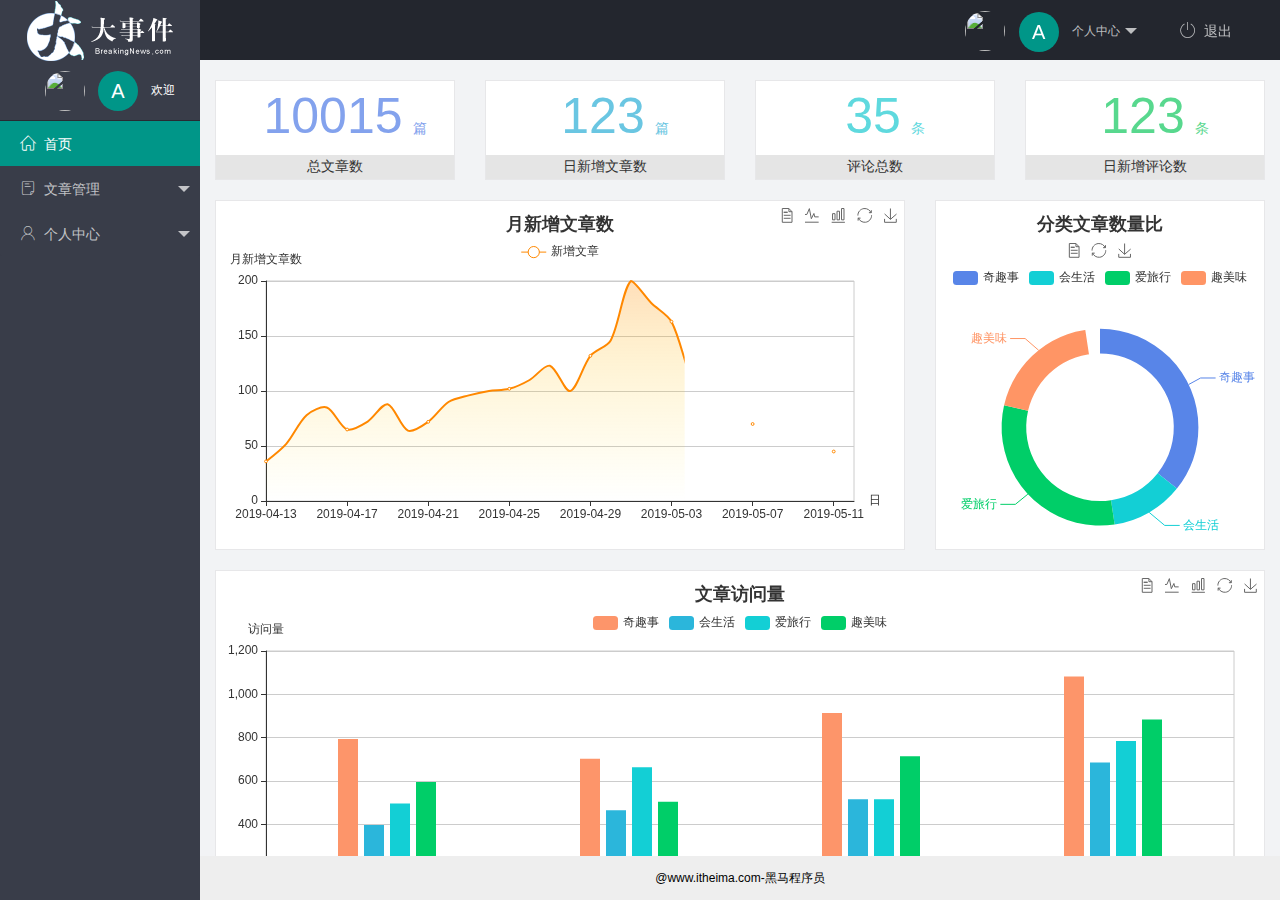
==== index.html @ bee7a7f1 "完成了主页功能的开发" ====
<!DOCTYPE html>
<html lang="en">
<head>
    <meta charset="UTF-8">
    <meta http-equiv="X-UA-Compatible" content="IE=edge">
    <meta name="viewport" content="width=device-width, initial-scale=1.0">
    <title>后台主页</title>
    <!-- 导入 layui 样式表 -->
    <link rel="stylesheet" href="./assets/lib/layui/css/layui.css">
    <!-- 导入自己的css样式表 -->
    <link rel="stylesheet" href="./assets/css/index.css">
    <!-- 导入字体图标样式表 -->
    <link rel="stylesheet" href="./assets/fonts/iconfont.css">
</head>
<body>
    <div class="layui-layout layui-layout-admin">
      <div class="layui-header">
        <div class="layui-logo layui-hide-xs layui-bg-black">
            <img src="./assets/images/logo.png" alt="">
        </div>
        <!-- 头部区域（可配合layui 已有的水平导航） -->
        <ul class="layui-nav layui-layout-right">
          <li class="layui-nav-item layui-hide layui-show-md-inline-block">
            <a href="javascript:;" class="userinif">
              <img src="//tva1.sinaimg.cn/crop.0.0.118.118.180/5db11ff4gw1e77d3nqrv8j203b03cweg.jpg" class="layui-nav-img">
              <span class="text-avatar">A</span>
              个人中心
            </a>
            <dl class="layui-nav-child">
              <dd><a href="">基本资料</a></dd>
              <dd><a href="">更换头像</a></dd>
              <dd><a href="">重置密码</a></dd>
            </dl>
          </li>
          <li class="layui-nav-item" lay-header-event="menuRight" lay-unselect>
            <a href="javascript:;" id="btnLogout">
              <i class="layui-icon "><span class="iconfont icon-tuichu"></span>退出</i>
            </a>
          </li>
        </ul>
      </div>
      
      <div class="layui-side layui-bg-black">
        <div class="layui-side-scroll">
            <div class="userinif">
                <img src="//tva1.sinaimg.cn/crop.0.0.118.118.180/5db11ff4gw1e77d3nqrv8j203b03cweg.jpg" class="layui-nav-img">
              <span class="text-avatar">A</span>
                <span id="welcome">欢迎</span>
            </div>
          <!-- 左侧导航区域（可配合layui已有的垂直导航） -->
          <ul class="layui-nav layui-nav-tree" lay-shrink="all">
            <li class="layui-nav-item layui-this"><a href="./home/dashboard.html" target="fm"><span class="iconfont icon-home"></span>首页</a></li>
            <li class="layui-nav-item">
              <a class="" href="javascript:;"><span class="iconfont icon-16"></span>文章管理</a>
              <dl class="layui-nav-child">
                <dd><a href="javascript:;"><i class="layui-icon layui-icon-face-smile"></i>文章类别</a></dd>
                <dd><a href="javascript:;"><i class="layui-icon layui-icon-face-smile"></i>文章列表</a></dd>
                <dd><a href="javascript:;"><i class="layui-icon layui-icon-face-smile"></i>发布文章</a></dd>
              </dl>
            </li>
            <li class="layui-nav-item">
              <a href="javascript:;"><span class="iconfont icon-user"></span>个人中心</a>
              <dl class="layui-nav-child">
                <dd><a href="javascript:;"><i class="layui-icon layui-icon-face-smile"></i>基本资料</a></dd>
                <dd><a href="javascript:;"><i class="layui-icon layui-icon-face-smile"></i>更换头像</a></dd>
                <dd><a href="javascript:;"><i class="layui-icon layui-icon-face-smile"></i>重置密码</a></dd>
              </dl>
            </li>
          </ul>
        </div>
      </div>
      
      <div class="layui-body">
        <!-- 内容主体区域 -->
        <iframe name="fm" src="./home/dashboard.html" frameborder="0"></iframe>
      </div>
      
      <div class="layui-footer">
        <!-- 底部固定区域 -->
        @www.itheima.com-黑马程序员
      </div>
    </div>

    <!-- 导入 layui 的js文件 -->
    <script src="./assets/lib/layui/layui.all.js"></script>
    <!-- 导入jquery文件 -->
    <script src="./assets/lib/jquery.js"></script>
    <!-- 导入自己封装的baseapi.js文件 -->
    <script src="./assets/js/baseAPI.js"></script>
    <!-- 导入自己的js文件 -->
    <script src="./assets/js/index.js"></script>
</body>
</html>
---- assets/lib/layui/css/layui.css ----
/** layui-v2.5.5 MIT License By https://www.layui.com */
 .layui-inline,img{display:inline-block;vertical-align:middle}h1,h2,h3,h4,h5,h6{font-weight:400}.layui-edge,.layui-header,.layui-inline,.layui-main{position:relative}.layui-body,.layui-edge,.layui-elip{overflow:hidden}.layui-btn,.layui-edge,.layui-inline,img{vertical-align:middle}.layui-btn,.layui-disabled,.layui-icon,.layui-unselect{-moz-user-select:none;-webkit-user-select:none;-ms-user-select:none}.layui-elip,.layui-form-checkbox span,.layui-form-pane .layui-form-label{text-overflow:ellipsis;white-space:nowrap}.layui-breadcrumb,.layui-tree-btnGroup{visibility:hidden}blockquote,body,button,dd,div,dl,dt,form,h1,h2,h3,h4,h5,h6,input,li,ol,p,pre,td,textarea,th,ul{margin:0;padding:0;-webkit-tap-highlight-color:rgba(0,0,0,0)}a:active,a:hover{outline:0}img{border:none}li{list-style:none}table{border-collapse:collapse;border-spacing:0}h4,h5,h6{font-size:100%}button,input,optgroup,option,select,textarea{font-family:inherit;font-size:inherit;font-style:inherit;font-weight:inherit;outline:0}pre{white-space:pre-wrap;white-space:-moz-pre-wrap;white-space:-pre-wrap;white-space:-o-pre-wrap;word-wrap:break-word}body{line-height:24px;font:14px Helvetica Neue,Helvetica,PingFang SC,Tahoma,Arial,sans-serif}hr{height:1px;margin:10px 0;border:0;clear:both}a{color:#333;text-decoration:none}a:hover{color:#777}a cite{font-style:normal;*cursor:pointer}.layui-border-box,.layui-border-box *{box-sizing:border-box}.layui-box,.layui-box *{box-sizing:content-box}.layui-clear{clear:both;*zoom:1}.layui-clear:after{content:'\20';clear:both;*zoom:1;display:block;height:0}.layui-inline{*display:inline;*zoom:1}.layui-edge{display:inline-block;width:0;height:0;border-width:6px;border-style:dashed;border-color:transparent}.layui-edge-top{top:-4px;border-bottom-color:#999;border-bottom-style:solid}.layui-edge-right{border-left-color:#999;border-left-style:solid}.layui-edge-bottom{top:2px;border-top-color:#999;border-top-style:solid}.layui-edge-left{border-right-color:#999;border-right-style:solid}.layui-disabled,.layui-disabled:hover{color:#d2d2d2!important;cursor:not-allowed!important}.layui-circle{border-radius:100%}.layui-show{display:block!important}.layui-hide{display:none!important}@font-face{font-family:layui-icon;src:url(../font/iconfont.eot?v=250);src:url(../font/iconfont.eot?v=250#iefix) format('embedded-opentype'),url(../font/iconfont.woff2?v=250) format('woff2'),url(../font/iconfont.woff?v=250) format('woff'),url(../font/iconfont.ttf?v=250) format('truetype'),url(../font/iconfont.svg?v=250#layui-icon) format('svg')}.layui-icon{font-family:layui-icon!important;font-size:16px;font-style:normal;-webkit-font-smoothing:antialiased;-moz-osx-font-smoothing:grayscale}.layui-icon-reply-fill:before{content:"\e611"}.layui-icon-set-fill:before{content:"\e614"}.layui-icon-menu-fill:before{content:"\e60f"}.layui-icon-search:before{content:"\e615"}.layui-icon-share:before{content:"\e641"}.layui-icon-set-sm:before{content:"\e620"}.layui-icon-engine:before{content:"\e628"}.layui-icon-close:before{content:"\1006"}.layui-icon-close-fill:before{content:"\1007"}.layui-icon-chart-screen:before{content:"\e629"}.layui-icon-star:before{content:"\e600"}.layui-icon-circle-dot:before{content:"\e617"}.layui-icon-chat:before{content:"\e606"}.layui-icon-release:before{content:"\e609"}.layui-icon-list:before{content:"\e60a"}.layui-icon-chart:before{content:"\e62c"}.layui-icon-ok-circle:before{content:"\1005"}.layui-icon-layim-theme:before{content:"\e61b"}.layui-icon-table:before{content:"\e62d"}.layui-icon-right:before{content:"\e602"}.layui-icon-left:before{content:"\e603"}.layui-icon-cart-simple:before{content:"\e698"}.layui-icon-face-cry:before{content:"\e69c"}.layui-icon-face-smile:before{content:"\e6af"}.layui-icon-survey:before{content:"\e6b2"}.layui-icon-tree:before{content:"\e62e"}.layui-icon-upload-circle:before{content:"\e62f"}.layui-icon-add-circle:before{content:"\e61f"}.layui-icon-download-circle:before{content:"\e601"}.layui-icon-templeate-1:before{content:"\e630"}.layui-icon-util:before{content:"\e631"}.layui-icon-face-surprised:before{content:"\e664"}.layui-icon-edit:before{content:"\e642"}.layui-icon-speaker:before{content:"\e645"}.layui-icon-down:before{content:"\e61a"}.layui-icon-file:before{content:"\e621"}.layui-icon-layouts:before{content:"\e632"}.layui-icon-rate-half:before{content:"\e6c9"}.layui-icon-add-circle-fine:before{content:"\e608"}.layui-icon-prev-circle:before{content:"\e633"}.layui-icon-read:before{content:"\e705"}.layui-icon-404:before{content:"\e61c"}.layui-icon-carousel:before{content:"\e634"}.layui-icon-help:before{content:"\e607"}.layui-icon-code-circle:before{content:"\e635"}.layui-icon-water:before{content:"\e636"}.layui-icon-username:before{content:"\e66f"}.layui-icon-find-fill:before{content:"\e670"}.layui-icon-about:before{content:"\e60b"}.layui-icon-location:before{content:"\e715"}.layui-icon-up:before{content:"\e619"}.layui-icon-pause:before{content:"\e651"}.layui-icon-date:before{content:"\e637"}.layui-icon-layim-uploadfile:before{content:"\e61d"}.layui-icon-delete:before{content:"\e640"}.layui-icon-play:before{content:"\e652"}.layui-icon-top:before{content:"\e604"}.layui-icon-friends:before{content:"\e612"}.layui-icon-refresh-3:before{content:"\e9aa"}.layui-icon-ok:before{content:"\e605"}.layui-icon-layer:before{content:"\e638"}.layui-icon-face-smile-fine:before{content:"\e60c"}.layui-icon-dollar:before{content:"\e659"}.layui-icon-group:before{content:"\e613"}.layui-icon-layim-download:before{content:"\e61e"}.layui-icon-picture-fine:before{content:"\e60d"}.layui-icon-link:before{content:"\e64c"}.layui-icon-diamond:before{content:"\e735"}.layui-icon-log:before{content:"\e60e"}.layui-icon-rate-solid:before{content:"\e67a"}.layui-icon-fonts-del:before{content:"\e64f"}.layui-icon-unlink:before{content:"\e64d"}.layui-icon-fonts-clear:before{content:"\e639"}.layui-icon-triangle-r:before{content:"\e623"}.layui-icon-circle:before{content:"\e63f"}.layui-icon-radio:before{content:"\e643"}.layui-icon-align-center:before{content:"\e647"}.layui-icon-align-right:before{content:"\e648"}.layui-icon-align-left:before{content:"\e649"}.layui-icon-loading-1:before{content:"\e63e"}.layui-icon-return:before{content:"\e65c"}.layui-icon-fonts-strong:before{content:"\e62b"}.layui-icon-upload:before{content:"\e67c"}.layui-icon-dialogue:before{content:"\e63a"}.layui-icon-video:before{content:"\e6ed"}.layui-icon-headset:before{content:"\e6fc"}.layui-icon-cellphone-fine:before{content:"\e63b"}.layui-icon-add-1:before{content:"\e654"}.layui-icon-face-smile-b:before{content:"\e650"}.layui-icon-fonts-html:before{content:"\e64b"}.layui-icon-form:before{content:"\e63c"}.layui-icon-cart:before{content:"\e657"}.layui-icon-camera-fill:before{content:"\e65d"}.layui-icon-tabs:before{content:"\e62a"}.layui-icon-fonts-code:before{content:"\e64e"}.layui-icon-fire:before{content:"\e756"}.layui-icon-set:before{content:"\e716"}.layui-icon-fonts-u:before{content:"\e646"}.layui-icon-triangle-d:before{content:"\e625"}.layui-icon-tips:before{content:"\e702"}.layui-icon-picture:before{content:"\e64a"}.layui-icon-more-vertical:before{content:"\e671"}.layui-icon-flag:before{content:"\e66c"}.layui-icon-loading:before{content:"\e63d"}.layui-icon-fonts-i:before{content:"\e644"}.layui-icon-refresh-1:before{content:"\e666"}.layui-icon-rmb:before{content:"\e65e"}.layui-icon-home:before{content:"\e68e"}.layui-icon-user:before{content:"\e770"}.layui-icon-notice:before{content:"\e667"}.layui-icon-login-weibo:before{content:"\e675"}.layui-icon-voice:before{content:"\e688"}.layui-icon-upload-drag:before{content:"\e681"}.layui-icon-login-qq:before{content:"\e676"}.layui-icon-snowflake:before{content:"\e6b1"}.layui-icon-file-b:before{content:"\e655"}.layui-icon-template:before{content:"\e663"}.layui-icon-auz:before{content:"\e672"}.layui-icon-console:before{content:"\e665"}.layui-icon-app:before{content:"\e653"}.layui-icon-prev:before{content:"\e65a"}.layui-icon-website:before{content:"\e7ae"}.layui-icon-next:before{content:"\e65b"}.layui-icon-component:before{content:"\e857"}.layui-icon-more:before{content:"\e65f"}.layui-icon-login-wechat:before{content:"\e677"}.layui-icon-shrink-right:before{content:"\e668"}.layui-icon-spread-left:before{content:"\e66b"}.layui-icon-camera:before{content:"\e660"}.layui-icon-note:before{content:"\e66e"}.layui-icon-refresh:before{content:"\e669"}.layui-icon-female:before{content:"\e661"}.layui-icon-male:before{content:"\e662"}.layui-icon-password:before{content:"\e673"}.layui-icon-senior:before{content:"\e674"}.layui-icon-theme:before{content:"\e66a"}.layui-icon-tread:before{content:"\e6c5"}.layui-icon-praise:before{content:"\e6c6"}.layui-icon-star-fill:before{content:"\e658"}.layui-icon-rate:before{content:"\e67b"}.layui-icon-template-1:before{content:"\e656"}.layui-icon-vercode:before{content:"\e679"}.layui-icon-cellphone:before{content:"\e678"}.layui-icon-screen-full:before{content:"\e622"}.layui-icon-screen-restore:before{content:"\e758"}.layui-icon-cols:before{content:"\e610"}.layui-icon-export:before{content:"\e67d"}.layui-icon-print:before{content:"\e66d"}.layui-icon-slider:before{content:"\e714"}.layui-icon-addition:before{content:"\e624"}.layui-icon-subtraction:before{content:"\e67e"}.layui-icon-service:before{content:"\e626"}.layui-icon-transfer:before{content:"\e691"}.layui-main{width:1140px;margin:0 auto}.layui-header{z-index:1000;height:60px}.layui-header a:hover{transition:all .5s;-webkit-transition:all .5s}.layui-side{position:fixed;left:0;top:0;bottom:0;z-index:999;width:200px;overflow-x:hidden}.layui-side-scroll{position:relative;width:220px;height:100%;overflow-x:hidden}.layui-body{position:absolute;left:200px;right:0;top:0;bottom:0;z-index:998;width:auto;overflow-y:auto;box-sizing:border-box}.layui-layout-body{overflow:hidden}.layui-layout-admin .layui-header{background-color:#23262E}.layui-layout-admin .layui-side{top:60px;width:200px;overflow-x:hidden}.layui-layout-admin .layui-body{position:fixed;top:60px;bottom:44px}.layui-layout-admin .layui-main{width:auto;margin:0 15px}.layui-layout-admin .layui-footer{position:fixed;left:200px;right:0;bottom:0;height:44px;line-height:44px;padding:0 15px;background-color:#eee}.layui-layout-admin .layui-logo{position:absolute;left:0;top:0;width:200px;height:100%;line-height:60px;text-align:center;color:#009688;font-size:16px}.layui-layout-admin .layui-header .layui-nav{background:0 0}.layui-layout-left{position:absolute!important;left:200px;top:0}.layui-layout-right{position:absolute!important;right:0;top:0}.layui-container{position:relative;margin:0 auto;padding:0 15px;box-sizing:border-box}.layui-fluid{position:relative;margin:0 auto;padding:0 15px}.layui-row:after,.layui-row:before{content:'';display:block;clear:both}.layui-col-lg1,.layui-col-lg10,.layui-col-lg11,.layui-col-lg12,.layui-col-lg2,.layui-col-lg3,.layui-col-lg4,.layui-col-lg5,.layui-col-lg6,.layui-col-lg7,.layui-col-lg8,.layui-col-lg9,.layui-col-md1,.layui-col-md10,.layui-col-md11,.layui-col-md12,.layui-col-md2,.layui-col-md3,.layui-col-md4,.layui-col-md5,.layui-col-md6,.layui-col-md7,.layui-col-md8,.layui-col-md9,.layui-col-sm1,.layui-col-sm10,.layui-col-sm11,.layui-col-sm12,.layui-col-sm2,.layui-col-sm3,.layui-col-sm4,.layui-col-sm5,.layui-col-sm6,.layui-col-sm7,.layui-col-sm8,.layui-col-sm9,.layui-col-xs1,.layui-col-xs10,.layui-col-xs11,.layui-col-xs12,.layui-col-xs2,.layui-col-xs3,.layui-col-xs4,.layui-col-xs5,.layui-col-xs6,.layui-col-xs7,.layui-col-xs8,.layui-col-xs9{position:relative;display:block;box-sizing:border-box}.layui-col-xs1,.layui-col-xs10,.layui-col-xs11,.layui-col-xs12,.layui-col-xs2,.layui-col-xs3,.layui-col-xs4,.layui-col-xs5,.layui-col-xs6,.layui-col-xs7,.layui-col-xs8,.layui-col-xs9{float:left}.layui-col-xs1{width:8.33333333%}.layui-col-xs2{width:16.66666667%}.layui-col-xs3{width:25%}.layui-col-xs4{width:33.33333333%}.layui-col-xs5{width:41.66666667%}.layui-col-xs6{width:50%}.layui-col-xs7{width:58.33333333%}.layui-col-xs8{width:66.66666667%}.layui-col-xs9{width:75%}.layui-col-xs10{width:83.33333333%}.layui-col-xs11{width:91.66666667%}.layui-col-xs12{width:100%}.layui-col-xs-offset1{margin-left:8.33333333%}.layui-col-xs-offset2{margin-left:16.66666667%}.layui-col-xs-offset3{margin-left:25%}.layui-col-xs-offset4{margin-left:33.33333333%}.layui-col-xs-offset5{margin-left:41.66666667%}.layui-col-xs-offset6{margin-left:50%}.layui-col-xs-offset7{margin-left:58.33333333%}.layui-col-xs-offset8{margin-left:66.66666667%}.layui-col-xs-offset9{margin-left:75%}.layui-col-xs-offset10{margin-left:83.33333333%}.layui-col-xs-offset11{margin-left:91.66666667%}.layui-col-xs-offset12{margin-left:100%}@media screen and (max-width:768px){.layui-hide-xs{display:none!important}.layui-show-xs-block{display:block!important}.layui-show-xs-inline{display:inline!important}.layui-show-xs-inline-block{display:inline-block!important}}@media screen and (min-width:768px){.layui-container{width:750px}.layui-hide-sm{display:none!important}.layui-show-sm-block{display:block!important}.layui-show-sm-inline{display:inline!important}.layui-show-sm-inline-block{display:inline-block!important}.layui-col-sm1,.layui-col-sm10,.layui-col-sm11,.layui-col-sm12,.layui-col-sm2,.layui-col-sm3,.layui-col-sm4,.layui-col-sm5,.layui-col-sm6,.layui-col-sm7,.layui-col-sm8,.layui-col-sm9{float:left}.layui-col-sm1{width:8.33333333%}.layui-col-sm2{width:16.66666667%}.layui-col-sm3{width:25%}.layui-col-sm4{width:33.33333333%}.layui-col-sm5{width:41.66666667%}.layui-col-sm6{width:50%}.layui-col-sm7{width:58.33333333%}.layui-col-sm8{width:66.66666667%}.layui-col-sm9{width:75%}.layui-col-sm10{width:83.33333333%}.layui-col-sm11{width:91.66666667%}.layui-col-sm12{width:100%}.layui-col-sm-offset1{margin-left:8.33333333%}.layui-col-sm-offset2{margin-left:16.66666667%}.layui-col-sm-offset3{margin-left:25%}.layui-col-sm-offset4{margin-left:33.33333333%}.layui-col-sm-offset5{margin-left:41.66666667%}.layui-col-sm-offset6{margin-left:50%}.layui-col-sm-offset7{margin-left:58.33333333%}.layui-col-sm-offset8{margin-left:66.66666667%}.layui-col-sm-offset9{margin-left:75%}.layui-col-sm-offset10{margin-left:83.33333333%}.layui-col-sm-offset11{margin-left:91.66666667%}.layui-col-sm-offset12{margin-left:100%}}@media screen and (min-width:992px){.layui-container{width:970px}.layui-hide-md{display:none!important}.layui-show-md-block{display:block!important}.layui-show-md-inline{display:inline!important}.layui-show-md-inline-block{display:inline-block!important}.layui-col-md1,.layui-col-md10,.layui-col-md11,.layui-col-md12,.layui-col-md2,.layui-col-md3,.layui-col-md4,.layui-col-md5,.layui-col-md6,.layui-col-md7,.layui-col-md8,.layui-col-md9{float:left}.layui-col-md1{width:8.33333333%}.layui-col-md2{width:16.66666667%}.layui-col-md3{width:25%}.layui-col-md4{width:33.33333333%}.layui-col-md5{width:41.66666667%}.layui-col-md6{width:50%}.layui-col-md7{width:58.33333333%}.layui-col-md8{width:66.66666667%}.layui-col-md9{width:75%}.layui-col-md10{width:83.33333333%}.layui-col-md11{width:91.66666667%}.layui-col-md12{width:100%}.layui-col-md-offset1{margin-left:8.33333333%}.layui-col-md-offset2{margin-left:16.66666667%}.layui-col-md-offset3{margin-left:25%}.layui-col-md-offset4{margin-left:33.33333333%}.layui-col-md-offset5{margin-left:41.66666667%}.layui-col-md-offset6{margin-left:50%}.layui-col-md-offset7{margin-left:58.33333333%}.layui-col-md-offset8{margin-left:66.66666667%}.layui-col-md-offset9{margin-left:75%}.layui-col-md-offset10{margin-left:83.33333333%}.layui-col-md-offset11{margin-left:91.66666667%}.layui-col-md-offset12{margin-left:100%}}@media screen and (min-width:1200px){.layui-container{width:1170px}.layui-hide-lg{display:none!important}.layui-show-lg-block{display:block!important}.layui-show-lg-inline{display:inline!important}.layui-show-lg-inline-block{display:inline-block!important}.layui-col-lg1,.layui-col-lg10,.layui-col-lg11,.layui-col-lg12,.layui-col-lg2,.layui-col-lg3,.layui-col-lg4,.layui-col-lg5,.layui-col-lg6,.layui-col-lg7,.layui-col-lg8,.layui-col-lg9{float:left}.layui-col-lg1{width:8.33333333%}.layui-col-lg2{width:16.66666667%}.layui-col-lg3{width:25%}.layui-col-lg4{width:33.33333333%}.layui-col-lg5{width:41.66666667%}.layui-col-lg6{width:50%}.layui-col-lg7{width:58.33333333%}.layui-col-lg8{width:66.66666667%}.layui-col-lg9{width:75%}.layui-col-lg10{width:83.33333333%}.layui-col-lg11{width:91.66666667%}.layui-col-lg12{width:100%}.layui-col-lg-offset1{margin-left:8.33333333%}.layui-col-lg-offset2{margin-left:16.66666667%}.layui-col-lg-offset3{margin-left:25%}.layui-col-lg-offset4{margin-left:33.33333333%}.layui-col-lg-offset5{margin-left:41.66666667%}.layui-col-lg-offset6{margin-left:50%}.layui-col-lg-offset7{margin-left:58.33333333%}.layui-col-lg-offset8{margin-left:66.66666667%}.layui-col-lg-offset9{margin-left:75%}.layui-col-lg-offset10{margin-left:83.33333333%}.layui-col-lg-offset11{margin-left:91.66666667%}.layui-col-lg-offset12{margin-left:100%}}.layui-col-space1{margin:-.5px}.layui-col-space1>*{padding:.5px}.layui-col-space3{margin:-1.5px}.layui-col-space3>*{padding:1.5px}.layui-col-space5{margin:-2.5px}.layui-col-space5>*{padding:2.5px}.layui-col-space8{margin:-3.5px}.layui-col-space8>*{padding:3.5px}.layui-col-space10{margin:-5px}.layui-col-space10>*{padding:5px}.layui-col-space12{margin:-6px}.layui-col-space12>*{padding:6px}.layui-col-space15{margin:-7.5px}.layui-col-space15>*{padding:7.5px}.layui-col-space18{margin:-9px}.layui-col-space18>*{padding:9px}.layui-col-space20{margin:-10px}.layui-col-space20>*{padding:10px}.layui-col-space22{margin:-11px}.layui-col-space22>*{padding:11px}.layui-col-space25{margin:-12.5px}.layui-col-space25>*{padding:12.5px}.layui-col-space30{margin:-15px}.layui-col-space30>*{padding:15px}.layui-btn,.layui-input,.layui-select,.layui-textarea,.layui-upload-button{outline:0;-webkit-appearance:none;transition:all .3s;-webkit-transition:all .3s;box-sizing:border-box}.layui-elem-quote{margin-bottom:10px;padding:15px;line-height:22px;border-left:5px solid #009688;border-radius:0 2px 2px 0;background-color:#f2f2f2}.layui-quote-nm{border-style:solid;border-width:1px 1px 1px 5px;background:0 0}.layui-elem-field{margin-bottom:10px;padding:0;border-width:1px;border-style:solid}.layui-elem-field legend{margin-left:20px;padding:0 10px;font-size:20px;font-weight:300}.layui-field-title{margin:10px 0 20px;border-width:1px 0 0}.layui-field-box{padding:10px 15px}.layui-field-title .layui-field-box{padding:10px 0}.layui-progress{position:relative;height:6px;border-radius:20px;background-color:#e2e2e2}.layui-progress-bar{position:absolute;left:0;top:0;width:0;max-width:100%;height:6px;border-radius:20px;text-align:right;background-color:#5FB878;transition:all .3s;-webkit-transition:all .3s}.layui-progress-big,.layui-progress-big .layui-progress-bar{height:18px;line-height:18px}.layui-progress-text{position:relative;top:-20px;line-height:18px;font-size:12px;color:#666}.layui-progress-big .layui-progress-text{position:static;padding:0 10px;color:#fff}.layui-collapse{border-width:1px;border-style:solid;border-radius:2px}.layui-colla-content,.layui-colla-item{border-top-width:1px;border-top-style:solid}.layui-colla-item:first-child{border-top:none}.layui-colla-title{position:relative;height:42px;line-height:42px;padding:0 15px 0 35px;color:#333;background-color:#f2f2f2;cursor:pointer;font-size:14px;overflow:hidden}.layui-colla-content{display:none;padding:10px 15px;line-height:22px;color:#666}.layui-colla-icon{position:absolute;left:15px;top:0;font-size:14px}.layui-card{margin-bottom:15px;border-radius:2px;background-color:#fff;box-shadow:0 1px 2px 0 rgba(0,0,0,.05)}.layui-card:last-child{margin-bottom:0}.layui-card-header{position:relative;height:42px;line-height:42px;padding:0 15px;border-bottom:1px solid #f6f6f6;color:#333;border-radius:2px 2px 0 0;font-size:14px}.layui-bg-black,.layui-bg-blue,.layui-bg-cyan,.layui-bg-green,.layui-bg-orange,.layui-bg-red{color:#fff!important}.layui-card-body{position:relative;padding:10px 15px;line-height:24px}.layui-card-body[pad15]{padding:15px}.layui-card-body[pad20]{padding:20px}.layui-card-body .layui-table{margin:5px 0}.layui-card .layui-tab{margin:0}.layui-panel-window{position:relative;padding:15px;border-radius:0;border-top:5px solid #E6E6E6;background-color:#fff}.layui-auxiliar-moving{position:fixed;left:0;right:0;top:0;bottom:0;width:100%;height:100%;background:0 0;z-index:9999999999}.layui-form-label,.layui-form-mid,.layui-form-select,.layui-input-block,.layui-input-inline,.layui-textarea{position:relative}.layui-bg-red{background-color:#FF5722!important}.layui-bg-orange{background-color:#FFB800!important}.layui-bg-green{background-color:#009688!important}.layui-bg-cyan{background-color:#2F4056!important}.layui-bg-blue{background-color:#1E9FFF!important}.layui-bg-black{background-color:#393D49!important}.layui-bg-gray{background-color:#eee!important;color:#666!important}.layui-badge-rim,.layui-colla-content,.layui-colla-item,.layui-collapse,.layui-elem-field,.layui-form-pane .layui-form-item[pane],.layui-form-pane .layui-form-label,.layui-input,.layui-layedit,.layui-layedit-tool,.layui-quote-nm,.layui-select,.layui-tab-bar,.layui-tab-card,.layui-tab-title,.layui-tab-title .layui-this:after,.layui-textarea{border-color:#e6e6e6}.layui-timeline-item:before,hr{background-color:#e6e6e6}.layui-text{line-height:22px;font-size:14px;color:#666}.layui-text h1,.layui-text h2,.layui-text h3{font-weight:500;color:#333}.layui-text h1{font-size:30px}.layui-text h2{font-size:24px}.layui-text h3{font-size:18px}.layui-text a:not(.layui-btn){color:#01AAED}.layui-text a:not(.layui-btn):hover{text-decoration:underline}.layui-text ul{padding:5px 0 5px 15px}.layui-text ul li{margin-top:5px;list-style-type:disc}.layui-text em,.layui-word-aux{color:#999!important;padding:0 5px!important}.layui-btn{display:inline-block;height:38px;line-height:38px;padding:0 18px;background-color:#009688;color:#fff;white-space:nowrap;text-align:center;font-size:14px;border:none;border-radius:2px;cursor:pointer}.layui-btn:hover{opacity:.8;filter:alpha(opacity=80);color:#fff}.layui-btn:active{opacity:1;filter:alpha(opacity=100)}.layui-btn+.layui-btn{margin-left:10px}.layui-btn-container{font-size:0}.layui-btn-container .layui-btn{margin-right:10px;margin-bottom:10px}.layui-btn-container .layui-btn+.layui-btn{margin-left:0}.layui-table .layui-btn-container .layui-btn{margin-bottom:9px}.layui-btn-radius{border-radius:100px}.layui-btn .layui-icon{margin-right:3px;font-size:18px;vertical-align:bottom;vertical-align:middle\9}.layui-btn-primary{border:1px solid #C9C9C9;background-color:#fff;color:#555}.layui-btn-primary:hover{border-color:#009688;color:#333}.layui-btn-normal{background-color:#1E9FFF}.layui-btn-warm{background-color:#FFB800}.layui-btn-danger{background-color:#FF5722}.layui-btn-checked{background-color:#5FB878}.layui-btn-disabled,.layui-btn-disabled:active,.layui-btn-disabled:hover{border:1px solid #e6e6e6;background-color:#FBFBFB;color:#C9C9C9;cursor:not-allowed;opacity:1}.layui-btn-lg{height:44px;line-height:44px;padding:0 25px;font-size:16px}.layui-btn-sm{height:30px;line-height:30px;padding:0 10px;font-size:12px}.layui-btn-sm i{font-size:16px!important}.layui-btn-xs{height:22px;line-height:22px;padding:0 5px;font-size:12px}.layui-btn-xs i{font-size:14px!important}.layui-btn-group{display:inline-block;vertical-align:middle;font-size:0}.layui-btn-group .layui-btn{margin-left:0!important;margin-right:0!important;border-left:1px solid rgba(255,255,255,.5);border-radius:0}.layui-btn-group .layui-btn-primary{border-left:none}.layui-btn-group .layui-btn-primary:hover{border-color:#C9C9C9;color:#009688}.layui-btn-group .layui-btn:first-child{border-left:none;border-radius:2px 0 0 2px}.layui-btn-group .layui-btn-primary:first-child{border-left:1px solid #c9c9c9}.layui-btn-group .layui-btn:last-child{border-radius:0 2px 2px 0}.layui-btn-group .layui-btn+.layui-btn{margin-left:0}.layui-btn-group+.layui-btn-group{margin-left:10px}.layui-btn-fluid{width:100%}.layui-input,.layui-select,.layui-textarea{height:38px;line-height:1.3;line-height:38px\9;border-width:1px;border-style:solid;background-color:#fff;border-radius:2px}.layui-input::-webkit-input-placeholder,.layui-select::-webkit-input-placeholder,.layui-textarea::-webkit-input-placeholder{line-height:1.3}.layui-input,.layui-textarea{display:block;width:100%;padding-left:10px}.layui-input:hover,.layui-textarea:hover{border-color:#D2D2D2!important}.layui-input:focus,.layui-textarea:focus{border-color:#C9C9C9!important}.layui-textarea{min-height:100px;height:auto;line-height:20px;padding:6px 10px;resize:vertical}.layui-select{padding:0 10px}.layui-form input[type=checkbox],.layui-form input[type=radio],.layui-form select{display:none}.layui-form [lay-ignore]{display:initial}.layui-form-item{margin-bottom:15px;clear:both;*zoom:1}.layui-form-item:after{content:'\20';clear:both;*zoom:1;display:block;height:0}.layui-form-label{float:left;display:block;padding:9px 15px;width:80px;font-weight:400;line-height:20px;text-align:right}.layui-form-label-col{display:block;float:none;padding:9px 0;line-height:20px;text-align:left}.layui-form-item .layui-inline{margin-bottom:5px;margin-right:10px}.layui-input-block{margin-left:110px;min-height:36px}.layui-input-inline{display:inline-block;vertical-align:middle}.layui-form-item .layui-input-inline{float:left;width:190px;margin-right:10px}.layui-form-text .layui-input-inline{width:auto}.layui-form-mid{float:left;display:block;padding:9px 0!important;line-height:20px;margin-right:10px}.layui-form-danger+.layui-form-select .layui-input,.layui-form-danger:focus{border-color:#FF5722!important}.layui-form-select .layui-input{padding-right:30px;cursor:pointer}.layui-form-select .layui-edge{position:absolute;right:10px;top:50%;margin-top:-3px;cursor:pointer;border-width:6px;border-top-color:#c2c2c2;border-top-style:solid;transition:all .3s;-webkit-transition:all .3s}.layui-form-select dl{display:none;position:absolute;left:0;top:42px;padding:5px 0;z-index:899;min-width:100%;border:1px solid #d2d2d2;max-height:300px;overflow-y:auto;background-color:#fff;border-radius:2px;box-shadow:0 2px 4px rgba(0,0,0,.12);box-sizing:border-box}.layui-form-select dl dd,.layui-form-select dl dt{padding:0 10px;line-height:36px;white-space:nowrap;overflow:hidden;text-overflow:ellipsis}.layui-form-select dl dt{font-size:12px;color:#999}.layui-form-select dl dd{cursor:pointer}.layui-form-select dl dd:hover{background-color:#f2f2f2;-webkit-transition:.5s all;transition:.5s all}.layui-form-select .layui-select-group dd{padding-left:20px}.layui-form-select dl dd.layui-select-tips{padding-left:10px!important;color:#999}.layui-form-select dl dd.layui-this{background-color:#5FB878;color:#fff}.layui-form-checkbox,.layui-form-select dl dd.layui-disabled{background-color:#fff}.layui-form-selected dl{display:block}.layui-form-checkbox,.layui-form-checkbox *,.layui-form-switch{display:inline-block;vertical-align:middle}.layui-form-selected .layui-edge{margin-top:-9px;-webkit-transform:rotate(180deg);transform:rotate(180deg);margin-top:-3px\9}:root .layui-form-selected .layui-edge{margin-top:-9px\0/IE9}.layui-form-selectup dl{top:auto;bottom:42px}.layui-select-none{margin:5px 0;text-align:center;color:#999}.layui-select-disabled .layui-disabled{border-color:#eee!important}.layui-select-disabled .layui-edge{border-top-color:#d2d2d2}.layui-form-checkbox{position:relative;height:30px;line-height:30px;margin-right:10px;padding-right:30px;cursor:pointer;font-size:0;-webkit-transition:.1s linear;transition:.1s linear;box-sizing:border-box}.layui-form-checkbox span{padding:0 10px;height:100%;font-size:14px;border-radius:2px 0 0 2px;background-color:#d2d2d2;color:#fff;overflow:hidden}.layui-form-checkbox:hover span{background-color:#c2c2c2}.layui-form-checkbox i{position:absolute;right:0;top:0;width:30px;height:28px;border:1px solid #d2d2d2;border-left:none;border-radius:0 2px 2px 0;color:#fff;font-size:20px;text-align:center}.layui-form-checkbox:hover i{border-color:#c2c2c2;color:#c2c2c2}.layui-form-checked,.layui-form-checked:hover{border-color:#5FB878}.layui-form-checked span,.layui-form-checked:hover span{background-color:#5FB878}.layui-form-checked i,.layui-form-checked:hover i{color:#5FB878}.layui-form-item .layui-form-checkbox{margin-top:4px}.layui-form-checkbox[lay-skin=primary]{height:auto!important;line-height:normal!important;min-width:18px;min-height:18px;border:none!important;margin-right:0;padding-left:28px;padding-right:0;background:0 0}.layui-form-checkbox[lay-skin=primary] span{padding-left:0;padding-right:15px;line-height:18px;background:0 0;color:#666}.layui-form-checkbox[lay-skin=primary] i{right:auto;left:0;width:16px;height:16px;line-height:16px;border:1px solid #d2d2d2;font-size:12px;border-radius:2px;background-color:#fff;-webkit-transition:.1s linear;transition:.1s linear}.layui-form-checkbox[lay-skin=primary]:hover i{border-color:#5FB878;color:#fff}.layui-form-checked[lay-skin=primary] i{border-color:#5FB878!important;background-color:#5FB878;color:#fff}.layui-checkbox-disbaled[lay-skin=primary] span{background:0 0!important;color:#c2c2c2}.layui-checkbox-disbaled[lay-skin=primary]:hover i{border-color:#d2d2d2}.layui-form-item .layui-form-checkbox[lay-skin=primary]{margin-top:10px}.layui-form-switch{position:relative;height:22px;line-height:22px;min-width:35px;padding:0 5px;margin-top:8px;border:1px solid #d2d2d2;border-radius:20px;cursor:pointer;background-color:#fff;-webkit-transition:.1s linear;transition:.1s linear}.layui-form-switch i{position:absolute;left:5px;top:3px;width:16px;height:16px;border-radius:20px;background-color:#d2d2d2;-webkit-transition:.1s linear;transition:.1s linear}.layui-form-switch em{position:relative;top:0;width:25px;margin-left:21px;padding:0!important;text-align:center!important;color:#999!important;font-style:normal!important;font-size:12px}.layui-form-onswitch{border-color:#5FB878;background-color:#5FB878}.layui-checkbox-disbaled,.layui-checkbox-disbaled i{border-color:#e2e2e2!important}.layui-form-onswitch i{left:100%;margin-left:-21px;background-color:#fff}.layui-form-onswitch em{margin-left:5px;margin-right:21px;color:#fff!important}.layui-checkbox-disbaled span{background-color:#e2e2e2!important}.layui-checkbox-disbaled:hover i{color:#fff!important}[lay-radio]{display:none}.layui-form-radio,.layui-form-radio *{display:inline-block;vertical-align:middle}.layui-form-radio{line-height:28px;margin:6px 10px 0 0;padding-right:10px;cursor:pointer;font-size:0}.layui-form-radio *{font-size:14px}.layui-form-radio>i{margin-right:8px;font-size:22px;color:#c2c2c2}.layui-form-radio>i:hover,.layui-form-radioed>i{color:#5FB878}.layui-radio-disbaled>i{color:#e2e2e2!important}.layui-form-pane .layui-form-label{width:110px;padding:8px 15px;height:38px;line-height:20px;border-width:1px;border-style:solid;border-radius:2px 0 0 2px;text-align:center;background-color:#FBFBFB;overflow:hidden;box-sizing:border-box}.layui-form-pane .layui-input-inline{margin-left:-1px}.layui-form-pane .layui-input-block{margin-left:110px;left:-1px}.layui-form-pane .layui-input{border-radius:0 2px 2px 0}.layui-form-pane .layui-form-text .layui-form-label{float:none;width:100%;border-radius:2px;box-sizing:border-box;text-align:left}.layui-form-pane .layui-form-text .layui-input-inline{display:block;margin:0;top:-1px;clear:both}.layui-form-pane .layui-form-text .layui-input-block{margin:0;left:0;top:-1px}.layui-form-pane .layui-form-text .layui-textarea{min-height:100px;border-radius:0 0 2px 2px}.layui-form-pane .layui-form-checkbox{margin:4px 0 4px 10px}.layui-form-pane .layui-form-radio,.layui-form-pane .layui-form-switch{margin-top:6px;margin-left:10px}.layui-form-pane .layui-form-item[pane]{position:relative;border-width:1px;border-style:solid}.layui-form-pane .layui-form-item[pane] .layui-form-label{position:absolute;left:0;top:0;height:100%;border-width:0 1px 0 0}.layui-form-pane .layui-form-item[pane] .layui-input-inline{margin-left:110px}@media screen and (max-width:450px){.layui-form-item .layui-form-label{text-overflow:ellipsis;overflow:hidden;white-space:nowrap}.layui-form-item .layui-inline{display:block;margin-right:0;margin-bottom:20px;clear:both}.layui-form-item .layui-inline:after{content:'\20';clear:both;display:block;height:0}.layui-form-item .layui-input-inline{display:block;float:none;left:-3px;width:auto;margin:0 0 10px 112px}.layui-form-item .layui-input-inline+.layui-form-mid{margin-left:110px;top:-5px;padding:0}.layui-form-item .layui-form-checkbox{margin-right:5px;margin-bottom:5px}}.layui-layedit{border-width:1px;border-style:solid;border-radius:2px}.layui-layedit-tool{padding:3px 5px;border-bottom-width:1px;border-bottom-style:solid;font-size:0}.layedit-tool-fixed{position:fixed;top:0;border-top:1px solid #e2e2e2}.layui-layedit-tool .layedit-tool-mid,.layui-layedit-tool .layui-icon{display:inline-block;vertical-align:middle;text-align:center;font-size:14px}.layui-layedit-tool .layui-icon{position:relative;width:32px;height:30px;line-height:30px;margin:3px 5px;color:#777;cursor:pointer;border-radius:2px}.layui-layedit-tool .layui-icon:hover{color:#393D49}.layui-layedit-tool .layui-icon:active{color:#000}.layui-layedit-tool .layedit-tool-active{background-color:#e2e2e2;color:#000}.layui-layedit-tool .layui-disabled,.layui-layedit-tool .layui-disabled:hover{color:#d2d2d2;cursor:not-allowed}.layui-layedit-tool .layedit-tool-mid{width:1px;height:18px;margin:0 10px;background-color:#d2d2d2}.layedit-tool-html{width:50px!important;font-size:30px!important}.layedit-tool-b,.layedit-tool-code,.layedit-tool-help{font-size:16px!important}.layedit-tool-d,.layedit-tool-face,.layedit-tool-image,.layedit-tool-unlink{font-size:18px!important}.layedit-tool-image input{position:absolute;font-size:0;left:0;top:0;width:100%;height:100%;opacity:.01;filter:Alpha(opacity=1);cursor:pointer}.layui-layedit-iframe iframe{display:block;width:100%}#LAY_layedit_code{overflow:hidden}.layui-laypage{display:inline-block;*display:inline;*zoom:1;vertical-align:middle;margin:10px 0;font-size:0}.layui-laypage>a:first-child,.layui-laypage>a:first-child em{border-radius:2px 0 0 2px}.layui-laypage>a:last-child,.layui-laypage>a:last-child em{border-radius:0 2px 2px 0}.layui-laypage>:first-child{margin-left:0!important}.layui-laypage>:last-child{margin-right:0!important}.layui-laypage a,.layui-laypage button,.layui-laypage input,.layui-laypage select,.layui-laypage span{border:1px solid #e2e2e2}.layui-laypage a,.layui-laypage span{display:inline-block;*display:inline;*zoom:1;vertical-align:middle;padding:0 15px;height:28px;line-height:28px;margin:0 -1px 5px 0;background-color:#fff;color:#333;font-size:12px}.layui-flow-more a *,.layui-laypage input,.layui-table-view select[lay-ignore]{display:inline-block}.layui-laypage a:hover{color:#009688}.layui-laypage em{font-style:normal}.layui-laypage .layui-laypage-spr{color:#999;font-weight:700}.layui-laypage a{text-decoration:none}.layui-laypage .layui-laypage-curr{position:relative}.layui-laypage .layui-laypage-curr em{position:relative;color:#fff}.layui-laypage .layui-laypage-curr .layui-laypage-em{position:absolute;left:-1px;top:-1px;padding:1px;width:100%;height:100%;background-color:#009688}.layui-laypage-em{border-radius:2px}.layui-laypage-next em,.layui-laypage-prev em{font-family:Sim sun;font-size:16px}.layui-laypage .layui-laypage-count,.layui-laypage .layui-laypage-limits,.layui-laypage .layui-laypage-refresh,.layui-laypage .layui-laypage-skip{margin-left:10px;margin-right:10px;padding:0;border:none}.layui-laypage .layui-laypage-limits,.layui-laypage .layui-laypage-refresh{vertical-align:top}.layui-laypage .layui-laypage-refresh i{font-size:18px;cursor:pointer}.layui-laypage select{height:22px;padding:3px;border-radius:2px;cursor:pointer}.layui-laypage .layui-laypage-skip{height:30px;line-height:30px;color:#999}.layui-laypage button,.layui-laypage input{height:30px;line-height:30px;border-radius:2px;vertical-align:top;background-color:#fff;box-sizing:border-box}.layui-laypage input{width:40px;margin:0 10px;padding:0 3px;text-align:center}.layui-laypage input:focus,.layui-laypage select:focus{border-color:#009688!important}.layui-laypage button{margin-left:10px;padding:0 10px;cursor:pointer}.layui-table,.layui-table-view{margin:10px 0}.layui-flow-more{margin:10px 0;text-align:center;color:#999;font-size:14px}.layui-flow-more a{height:32px;line-height:32px}.layui-flow-more a *{vertical-align:top}.layui-flow-more a cite{padding:0 20px;border-radius:3px;background-color:#eee;color:#333;font-style:normal}.layui-flow-more a cite:hover{opacity:.8}.layui-flow-more a i{font-size:30px;color:#737383}.layui-table{width:100%;background-color:#fff;color:#666}.layui-table tr{transition:all .3s;-webkit-transition:all .3s}.layui-table th{text-align:left;font-weight:400}.layui-table tbody tr:hover,.layui-table thead tr,.layui-table-click,.layui-table-header,.layui-table-hover,.layui-table-mend,.layui-table-patch,.layui-table-tool,.layui-table-total,.layui-table-total tr,.layui-table[lay-even] tr:nth-child(even){background-color:#f2f2f2}.layui-table td,.layui-table th,.layui-table-col-set,.layui-table-fixed-r,.layui-table-grid-down,.layui-table-header,.layui-table-page,.layui-table-tips-main,.layui-table-tool,.layui-table-total,.layui-table-view,.layui-table[lay-skin=line],.layui-table[lay-skin=row]{border-width:1px;border-style:solid;border-color:#e6e6e6}.layui-table td,.layui-table th{position:relative;padding:9px 15px;min-height:20px;line-height:20px;font-size:14px}.layui-table[lay-skin=line] td,.layui-table[lay-skin=line] th{border-width:0 0 1px}.layui-table[lay-skin=row] td,.layui-table[lay-skin=row] th{border-width:0 1px 0 0}.layui-table[lay-skin=nob] td,.layui-table[lay-skin=nob] th{border:none}.layui-table img{max-width:100px}.layui-table[lay-size=lg] td,.layui-table[lay-size=lg] th{padding:15px 30px}.layui-table-view .layui-table[lay-size=lg] .layui-table-cell{height:40px;line-height:40px}.layui-table[lay-size=sm] td,.layui-table[lay-size=sm] th{font-size:12px;padding:5px 10px}.layui-table-view .layui-table[lay-size=sm] .layui-table-cell{height:20px;line-height:20px}.layui-table[lay-data]{display:none}.layui-table-box{position:relative;overflow:hidden}.layui-table-view .layui-table{position:relative;width:auto;margin:0}.layui-table-view .layui-table[lay-skin=line]{border-width:0 1px 0 0}.layui-table-view .layui-table[lay-skin=row]{border-width:0 0 1px}.layui-table-view .layui-table td,.layui-table-view .layui-table th{padding:5px 0;border-top:none;border-left:none}.layui-table-view .layui-table th.layui-unselect .layui-table-cell span{cursor:pointer}.layui-table-view .layui-table td{cursor:default}.layui-table-view .layui-table td[data-edit=text]{cursor:text}.layui-table-view .layui-form-checkbox[lay-skin=primary] i{width:18px;height:18px}.layui-table-view .layui-form-radio{line-height:0;padding:0}.layui-table-view .layui-form-radio>i{margin:0;font-size:20px}.layui-table-init{position:absolute;left:0;top:0;width:100%;height:100%;text-align:center;z-index:110}.layui-table-init .layui-icon{position:absolute;left:50%;top:50%;margin:-15px 0 0 -15px;font-size:30px;color:#c2c2c2}.layui-table-header{border-width:0 0 1px;overflow:hidden}.layui-table-header .layui-table{margin-bottom:-1px}.layui-table-tool .layui-inline[lay-event]{position:relative;width:26px;height:26px;padding:5px;line-height:16px;margin-right:10px;text-align:center;color:#333;border:1px solid #ccc;cursor:pointer;-webkit-transition:.5s all;transition:.5s all}.layui-table-tool .layui-inline[lay-event]:hover{border:1px solid #999}.layui-table-tool-temp{padding-right:120px}.layui-table-tool-self{position:absolute;right:17px;top:10px}.layui-table-tool .layui-table-tool-self .layui-inline[lay-event]{margin:0 0 0 10px}.layui-table-tool-panel{position:absolute;top:29px;left:-1px;padding:5px 0;min-width:150px;min-height:40px;border:1px solid #d2d2d2;text-align:left;overflow-y:auto;background-color:#fff;box-shadow:0 2px 4px rgba(0,0,0,.12)}.layui-table-cell,.layui-table-tool-panel li{overflow:hidden;text-overflow:ellipsis;white-space:nowrap}.layui-table-tool-panel li{padding:0 10px;line-height:30px;-webkit-transition:.5s all;transition:.5s all}.layui-table-tool-panel li .layui-form-checkbox[lay-skin=primary]{width:100%;padding-left:28px}.layui-table-tool-panel li:hover{background-color:#f2f2f2}.layui-table-tool-panel li .layui-form-checkbox[lay-skin=primary] i{position:absolute;left:0;top:0}.layui-table-tool-panel li .layui-form-checkbox[lay-skin=primary] span{padding:0}.layui-table-tool .layui-table-tool-self .layui-table-tool-panel{left:auto;right:-1px}.layui-table-col-set{position:absolute;right:0;top:0;width:20px;height:100%;border-width:0 0 0 1px;background-color:#fff}.layui-table-sort{width:10px;height:20px;margin-left:5px;cursor:pointer!important}.layui-table-sort .layui-edge{position:absolute;left:5px;border-width:5px}.layui-table-sort .layui-table-sort-asc{top:3px;border-top:none;border-bottom-style:solid;border-bottom-color:#b2b2b2}.layui-table-sort .layui-table-sort-asc:hover{border-bottom-color:#666}.layui-table-sort .layui-table-sort-desc{bottom:5px;border-bottom:none;border-top-style:solid;border-top-color:#b2b2b2}.layui-table-sort .layui-table-sort-desc:hover{border-top-color:#666}.layui-table-sort[lay-sort=asc] .layui-table-sort-asc{border-bottom-color:#000}.layui-table-sort[lay-sort=desc] .layui-table-sort-desc{border-top-color:#000}.layui-table-cell{height:28px;line-height:28px;padding:0 15px;position:relative;box-sizing:border-box}.layui-table-cell .layui-form-checkbox[lay-skin=primary]{top:-1px;padding:0}.layui-table-cell .layui-table-link{color:#01AAED}.laytable-cell-checkbox,.laytable-cell-numbers,.laytable-cell-radio,.laytable-cell-space{padding:0;text-align:center}.layui-table-body{position:relative;overflow:auto;margin-right:-1px;margin-bottom:-1px}.layui-table-body .layui-none{line-height:26px;padding:15px;text-align:center;color:#999}.layui-table-fixed{position:absolute;left:0;top:0;z-index:101}.layui-table-fixed .layui-table-body{overflow:hidden}.layui-table-fixed-l{box-shadow:0 -1px 8px rgba(0,0,0,.08)}.layui-table-fixed-r{left:auto;right:-1px;border-width:0 0 0 1px;box-shadow:-1px 0 8px rgba(0,0,0,.08)}.layui-table-fixed-r .layui-table-header{position:relative;overflow:visible}.layui-table-mend{position:absolute;right:-49px;top:0;height:100%;width:50px}.layui-table-tool{position:relative;z-index:890;width:100%;min-height:50px;line-height:30px;padding:10px 15px;border-width:0 0 1px}.layui-table-tool .layui-btn-container{margin-bottom:-10px}.layui-table-page,.layui-table-total{border-width:1px 0 0;margin-bottom:-1px;overflow:hidden}.layui-table-page{position:relative;width:100%;padding:7px 7px 0;height:41px;font-size:12px;white-space:nowrap}.layui-table-page>div{height:26px}.layui-table-page .layui-laypage{margin:0}.layui-table-page .layui-laypage a,.layui-table-page .layui-laypage span{height:26px;line-height:26px;margin-bottom:10px;border:none;background:0 0}.layui-table-page .layui-laypage a,.layui-table-page .layui-laypage span.layui-laypage-curr{padding:0 12px}.layui-table-page .layui-laypage span{margin-left:0;padding:0}.layui-table-page .layui-laypage .layui-laypage-prev{margin-left:-7px!important}.layui-table-page .layui-laypage .layui-laypage-curr .layui-laypage-em{left:0;top:0;padding:0}.layui-table-page .layui-laypage button,.layui-table-page .layui-laypage input{height:26px;line-height:26px}.layui-table-page .layui-laypage input{width:40px}.layui-table-page .layui-laypage button{padding:0 10px}.layui-table-page select{height:18px}.layui-table-patch .layui-table-cell{padding:0;width:30px}.layui-table-edit{position:absolute;left:0;top:0;width:100%;height:100%;padding:0 14px 1px;border-radius:0;box-shadow:1px 1px 20px rgba(0,0,0,.15)}.layui-table-edit:focus{border-color:#5FB878!important}select.layui-table-edit{padding:0 0 0 10px;border-color:#C9C9C9}.layui-table-view .layui-form-checkbox,.layui-table-view .layui-form-radio,.layui-table-view .layui-form-switch{top:0;margin:0;box-sizing:content-box}.layui-table-view .layui-form-checkbox{top:-1px;height:26px;line-height:26px}.layui-table-view .layui-form-checkbox i{height:26px}.layui-table-grid .layui-table-cell{overflow:visible}.layui-table-grid-down{position:absolute;top:0;right:0;width:26px;height:100%;padding:5px 0;border-width:0 0 0 1px;text-align:center;background-color:#fff;color:#999;cursor:pointer}.layui-table-grid-down .layui-icon{position:absolute;top:50%;left:50%;margin:-8px 0 0 -8px}.layui-table-grid-down:hover{background-color:#fbfbfb}body .layui-table-tips .layui-layer-content{background:0 0;padding:0;box-shadow:0 1px 6px rgba(0,0,0,.12)}.layui-table-tips-main{margin:-44px 0 0 -1px;max-height:150px;padding:8px 15px;font-size:14px;overflow-y:scroll;background-color:#fff;color:#666}.layui-table-tips-c{position:absolute;right:-3px;top:-13px;width:20px;height:20px;padding:3px;cursor:pointer;background-color:#666;border-radius:50%;color:#fff}.layui-table-tips-c:hover{background-color:#777}.layui-table-tips-c:before{position:relative;right:-2px}.layui-upload-file{display:none!important;opacity:.01;filter:Alpha(opacity=1)}.layui-upload-drag,.layui-upload-form,.layui-upload-wrap{display:inline-block}.layui-upload-list{margin:10px 0}.layui-upload-choose{padding:0 10px;color:#999}.layui-upload-drag{position:relative;padding:30px;border:1px dashed #e2e2e2;background-color:#fff;text-align:center;cursor:pointer;color:#999}.layui-upload-drag .layui-icon{font-size:50px;color:#009688}.layui-upload-drag[lay-over]{border-color:#009688}.layui-upload-iframe{position:absolute;width:0;height:0;border:0;visibility:hidden}.layui-upload-wrap{position:relative;vertical-align:middle}.layui-upload-wrap .layui-upload-file{display:block!important;position:absolute;left:0;top:0;z-index:10;font-size:100px;width:100%;height:100%;opacity:.01;filter:Alpha(opacity=1);cursor:pointer}.layui-transfer-active,.layui-transfer-box{display:inline-block;vertical-align:middle}.layui-transfer-box,.layui-transfer-header,.layui-transfer-search{border-width:0;border-style:solid;border-color:#e6e6e6}.layui-transfer-box{position:relative;border-width:1px;width:200px;height:360px;border-radius:2px;background-color:#fff}.layui-transfer-box .layui-form-checkbox{width:100%;margin:0!important}.layui-transfer-header{height:38px;line-height:38px;padding:0 10px;border-bottom-width:1px}.layui-transfer-search{position:relative;padding:10px;border-bottom-width:1px}.layui-transfer-search .layui-input{height:32px;padding-left:30px;font-size:12px}.layui-transfer-search .layui-icon-search{position:absolute;left:20px;top:50%;margin-top:-8px;color:#666}.layui-transfer-active{margin:0 15px}.layui-transfer-active .layui-btn{display:block;margin:0;padding:0 15px;background-color:#5FB878;border-color:#5FB878;color:#fff}.layui-transfer-active .layui-btn-disabled{background-color:#FBFBFB;border-color:#e6e6e6;color:#C9C9C9}.layui-transfer-active .layui-btn:first-child{margin-bottom:15px}.layui-transfer-active .layui-btn .layui-icon{margin:0;font-size:14px!important}.layui-transfer-data{padding:5px 0;overflow:auto}.layui-transfer-data li{height:32px;line-height:32px;padding:0 10px}.layui-transfer-data li:hover{background-color:#f2f2f2;transition:.5s all}.layui-transfer-data .layui-none{padding:15px 10px;text-align:center;color:#999}.layui-nav{position:relative;padding:0 20px;background-color:#393D49;color:#fff;border-radius:2px;font-size:0;box-sizing:border-box}.layui-nav *{font-size:14px}.layui-nav .layui-nav-item{position:relative;display:inline-block;*display:inline;*zoom:1;vertical-align:middle;line-height:60px}.layui-nav .layui-nav-item a{display:block;padding:0 20px;color:#fff;color:rgba(255,255,255,.7);transition:all .3s;-webkit-transition:all .3s}.layui-nav .layui-this:after,.layui-nav-bar,.layui-nav-tree .layui-nav-itemed:after{position:absolute;left:0;top:0;width:0;height:5px;background-color:#5FB878;transition:all .2s;-webkit-transition:all .2s}.layui-nav-bar{z-index:1000}.layui-nav .layui-nav-item a:hover,.layui-nav .layui-this a{color:#fff}.layui-nav .layui-this:after{content:'';top:auto;bottom:0;width:100%}.layui-nav-img{width:30px;height:30px;margin-right:10px;border-radius:50%}.layui-nav .layui-nav-more{content:'';width:0;height:0;border-style:solid dashed dashed;border-color:#fff transparent transparent;overflow:hidden;cursor:pointer;transition:all .2s;-webkit-transition:all .2s;position:absolute;top:50%;right:3px;margin-top:-3px;border-width:6px;border-top-color:rgba(255,255,255,.7)}.layui-nav .layui-nav-mored,.layui-nav-itemed>a .layui-nav-more{margin-top:-9px;border-style:dashed dashed solid;border-color:transparent transparent #fff}.layui-nav-child{display:none;position:absolute;left:0;top:65px;min-width:100%;line-height:36px;padding:5px 0;box-shadow:0 2px 4px rgba(0,0,0,.12);border:1px solid #d2d2d2;background-color:#fff;z-index:100;border-radius:2px;white-space:nowrap}.layui-nav .layui-nav-child a{color:#333}.layui-nav .layui-nav-child a:hover{background-color:#f2f2f2;color:#000}.layui-nav-child dd{position:relative}.layui-nav .layui-nav-child dd.layui-this a,.layui-nav-child dd.layui-this{background-color:#5FB878;color:#fff}.layui-nav-child dd.layui-this:after{display:none}.layui-nav-tree{width:200px;padding:0}.layui-nav-tree .layui-nav-item{display:block;width:100%;line-height:45px}.layui-nav-tree .layui-nav-item a{position:relative;height:45px;line-height:45px;text-overflow:ellipsis;overflow:hidden;white-space:nowrap}.layui-nav-tree .layui-nav-item a:hover{background-color:#4E5465}.layui-nav-tree .layui-nav-bar{width:5px;height:0;background-color:#009688}.layui-nav-tree .layui-nav-child dd.layui-this,.layui-nav-tree .layui-nav-child dd.layui-this a,.layui-nav-tree .layui-this,.layui-nav-tree .layui-this>a,.layui-nav-tree .layui-this>a:hover{background-color:#009688;color:#fff}.layui-nav-tree .layui-this:after{display:none}.layui-nav-itemed>a,.layui-nav-tree .layui-nav-title a,.layui-nav-tree .layui-nav-title a:hover{color:#fff!important}.layui-nav-tree .layui-nav-child{position:relative;z-index:0;top:0;border:none;box-shadow:none}.layui-nav-tree .layui-nav-child a{height:40px;line-height:40px;color:#fff;color:rgba(255,255,255,.7)}.layui-nav-tree .layui-nav-child,.layui-nav-tree .layui-nav-child a:hover{background:0 0;color:#fff}.layui-nav-tree .layui-nav-more{right:10px}.layui-nav-itemed>.layui-nav-child{display:block;padding:0;background-color:rgba(0,0,0,.3)!important}.layui-nav-itemed>.layui-nav-child>.layui-this>.layui-nav-child{display:block}.layui-nav-side{position:fixed;top:0;bottom:0;left:0;overflow-x:hidden;z-index:999}.layui-bg-blue .layui-nav-bar,.layui-bg-blue .layui-nav-itemed:after,.layui-bg-blue .layui-this:after{background-color:#93D1FF}.layui-bg-blue .layui-nav-child dd.layui-this{background-color:#1E9FFF}.layui-bg-blue .layui-nav-itemed>a,.layui-nav-tree.layui-bg-blue .layui-nav-title a,.layui-nav-tree.layui-bg-blue .layui-nav-title a:hover{background-color:#007DDB!important}.layui-breadcrumb{font-size:0}.layui-breadcrumb>*{font-size:14px}.layui-breadcrumb a{color:#999!important}.layui-breadcrumb a:hover{color:#5FB878!important}.layui-breadcrumb a cite{color:#666;font-style:normal}.layui-breadcrumb span[lay-separator]{margin:0 10px;color:#999}.layui-tab{margin:10px 0;text-align:left!important}.layui-tab[overflow]>.layui-tab-title{overflow:hidden}.layui-tab-title{position:relative;left:0;height:40px;white-space:nowrap;font-size:0;border-bottom-width:1px;border-bottom-style:solid;transition:all .2s;-webkit-transition:all .2s}.layui-tab-title li{display:inline-block;*display:inline;*zoom:1;vertical-align:middle;font-size:14px;transition:all .2s;-webkit-transition:all .2s;position:relative;line-height:40px;min-width:65px;padding:0 15px;text-align:center;cursor:pointer}.layui-tab-title li a{display:block}.layui-tab-title .layui-this{color:#000}.layui-tab-title .layui-this:after{position:absolute;left:0;top:0;content:'';width:100%;height:41px;border-width:1px;border-style:solid;border-bottom-color:#fff;border-radius:2px 2px 0 0;box-sizing:border-box;pointer-events:none}.layui-tab-bar{position:absolute;right:0;top:0;z-index:10;width:30px;height:39px;line-height:39px;border-width:1px;border-style:solid;border-radius:2px;text-align:center;background-color:#fff;cursor:pointer}.layui-tab-bar .layui-icon{position:relative;display:inline-block;top:3px;transition:all .3s;-webkit-transition:all .3s}.layui-tab-item{display:none}.layui-tab-more{padding-right:30px;height:auto!important;white-space:normal!important}.layui-tab-more li.layui-this:after{border-bottom-color:#e2e2e2;border-radius:2px}.layui-tab-more .layui-tab-bar .layui-icon{top:-2px;top:3px\9;-webkit-transform:rotate(180deg);transform:rotate(180deg)}:root .layui-tab-more .layui-tab-bar .layui-icon{top:-2px\0/IE9}.layui-tab-content{padding:10px}.layui-tab-title li .layui-tab-close{position:relative;display:inline-block;width:18px;height:18px;line-height:20px;margin-left:8px;top:1px;text-align:center;font-size:14px;color:#c2c2c2;transition:all .2s;-webkit-transition:all .2s}.layui-tab-title li .layui-tab-close:hover{border-radius:2px;background-color:#FF5722;color:#fff}.layui-tab-brief>.layui-tab-title .layui-this{color:#009688}.layui-tab-brief>.layui-tab-more li.layui-this:after,.layui-tab-brief>.layui-tab-title .layui-this:after{border:none;border-radius:0;border-bottom:2px solid #5FB878}.layui-tab-brief[overflow]>.layui-tab-title .layui-this:after{top:-1px}.layui-tab-card{border-width:1px;border-style:solid;border-radius:2px;box-shadow:0 2px 5px 0 rgba(0,0,0,.1)}.layui-tab-card>.layui-tab-title{background-color:#f2f2f2}.layui-tab-card>.layui-tab-title li{margin-right:-1px;margin-left:-1px}.layui-tab-card>.layui-tab-title .layui-this{background-color:#fff}.layui-tab-card>.layui-tab-title .layui-this:after{border-top:none;border-width:1px;border-bottom-color:#fff}.layui-tab-card>.layui-tab-title .layui-tab-bar{height:40px;line-height:40px;border-radius:0;border-top:none;border-right:none}.layui-tab-card>.layui-tab-more .layui-this{background:0 0;color:#5FB878}.layui-tab-card>.layui-tab-more .layui-this:after{border:none}.layui-timeline{padding-left:5px}.layui-timeline-item{position:relative;padding-bottom:20px}.layui-timeline-axis{position:absolute;left:-5px;top:0;z-index:10;width:20px;height:20px;line-height:20px;background-color:#fff;color:#5FB878;border-radius:50%;text-align:center;cursor:pointer}.layui-timeline-axis:hover{color:#FF5722}.layui-timeline-item:before{content:'';position:absolute;left:5px;top:0;z-index:0;width:1px;height:100%}.layui-timeline-item:last-child:before{display:none}.layui-timeline-item:first-child:before{display:block}.layui-timeline-content{padding-left:25px}.layui-timeline-title{position:relative;margin-bottom:10px}.layui-badge,.layui-badge-dot,.layui-badge-rim{position:relative;display:inline-block;padding:0 6px;font-size:12px;text-align:center;background-color:#FF5722;color:#fff;border-radius:2px}.layui-badge{height:18px;line-height:18px}.layui-badge-dot{width:8px;height:8px;padding:0;border-radius:50%}.layui-badge-rim{height:18px;line-height:18px;border-width:1px;border-style:solid;background-color:#fff;color:#666}.layui-btn .layui-badge,.layui-btn .layui-badge-dot{margin-left:5px}.layui-nav .layui-badge,.layui-nav .layui-badge-dot{position:absolute;top:50%;margin:-8px 6px 0}.layui-tab-title .layui-badge,.layui-tab-title .layui-badge-dot{left:5px;top:-2px}.layui-carousel{position:relative;left:0;top:0;background-color:#f8f8f8}.layui-carousel>[carousel-item]{position:relative;width:100%;height:100%;overflow:hidden}.layui-carousel>[carousel-item]:before{position:absolute;content:'\e63d';left:50%;top:50%;width:100px;line-height:20px;margin:-10px 0 0 -50px;text-align:center;color:#c2c2c2;font-family:layui-icon!important;font-size:30px;font-style:normal;-webkit-font-smoothing:antialiased;-moz-osx-font-smoothing:grayscale}.layui-carousel>[carousel-item]>*{display:none;position:absolute;left:0;top:0;width:100%;height:100%;background-color:#f8f8f8;transition-duration:.3s;-webkit-transition-duration:.3s}.layui-carousel-updown>*{-webkit-transition:.3s ease-in-out up;transition:.3s ease-in-out up}.layui-carousel-arrow{display:none\9;opacity:0;position:absolute;left:10px;top:50%;margin-top:-18px;width:36px;height:36px;line-height:36px;text-align:center;font-size:20px;border:0;border-radius:50%;background-color:rgba(0,0,0,.2);color:#fff;-webkit-transition-duration:.3s;transition-duration:.3s;cursor:pointer}.layui-carousel-arrow[lay-type=add]{left:auto!important;right:10px}.layui-carousel:hover .layui-carousel-arrow[lay-type=add],.layui-carousel[lay-arrow=always] .layui-carousel-arrow[lay-type=add]{right:20px}.layui-carousel[lay-arrow=always] .layui-carousel-arrow{opacity:1;left:20px}.layui-carousel[lay-arrow=none] .layui-carousel-arrow{display:none}.layui-carousel-arrow:hover,.layui-carousel-ind ul:hover{background-color:rgba(0,0,0,.35)}.layui-carousel:hover .layui-carousel-arrow{display:block\9;opacity:1;left:20px}.layui-carousel-ind{position:relative;top:-35px;width:100%;line-height:0!important;text-align:center;font-size:0}.layui-carousel[lay-indicator=outside]{margin-bottom:30px}.layui-carousel[lay-indicator=outside] .layui-carousel-ind{top:10px}.layui-carousel[lay-indicator=outside] .layui-carousel-ind ul{background-color:rgba(0,0,0,.5)}.layui-carousel[lay-indicator=none] .layui-carousel-ind{display:none}.layui-carousel-ind ul{display:inline-block;padding:5px;background-color:rgba(0,0,0,.2);border-radius:10px;-webkit-transition-duration:.3s;transition-duration:.3s}.layui-carousel-ind li{display:inline-block;width:10px;height:10px;margin:0 3px;font-size:14px;background-color:#e2e2e2;background-color:rgba(255,255,255,.5);border-radius:50%;cursor:pointer;-webkit-transition-duration:.3s;transition-duration:.3s}.layui-carousel-ind li:hover{background-color:rgba(255,255,255,.7)}.layui-carousel-ind li.layui-this{background-color:#fff}.layui-carousel>[carousel-item]>.layui-carousel-next,.layui-carousel>[carousel-item]>.layui-carousel-prev,.layui-carousel>[carousel-item]>.layui-this{display:block}.layui-carousel>[carousel-item]>.layui-this{left:0}.layui-carousel>[carousel-item]>.layui-carousel-prev{left:-100%}.layui-carousel>[carousel-item]>.layui-carousel-next{left:100%}.layui-carousel>[carousel-item]>.layui-carousel-next.layui-carousel-left,.layui-carousel>[carousel-item]>.layui-carousel-prev.layui-carousel-right{left:0}.layui-carousel>[carousel-item]>.layui-this.layui-carousel-left{left:-100%}.layui-carousel>[carousel-item]>.layui-this.layui-carousel-right{left:100%}.layui-carousel[lay-anim=updown] .layui-carousel-arrow{left:50%!important;top:20px;margin:0 0 0 -18px}.layui-carousel[lay-anim=updown]>[carousel-item]>*,.layui-carousel[lay-anim=fade]>[carousel-item]>*{left:0!important}.layui-carousel[lay-anim=updown] .layui-carousel-arrow[lay-type=add]{top:auto!important;bottom:20px}.layui-carousel[lay-anim=updown] .layui-carousel-ind{position:absolute;top:50%;right:20px;width:auto;height:auto}.layui-carousel[lay-anim=updown] .layui-carousel-ind ul{padding:3px 5px}.layui-carousel[lay-anim=updown] .layui-carousel-ind li{display:block;margin:6px 0}.layui-carousel[lay-anim=updown]>[carousel-item]>.layui-this{top:0}.layui-carousel[lay-anim=updown]>[carousel-item]>.layui-carousel-prev{top:-100%}.layui-carousel[lay-anim=updown]>[carousel-item]>.layui-carousel-next{top:100%}.layui-carousel[lay-anim=updown]>[carousel-item]>.layui-carousel-next.layui-carousel-left,.layui-carousel[lay-anim=updown]>[carousel-item]>.layui-carousel-prev.layui-carousel-right{top:0}.layui-carousel[lay-anim=updown]>[carousel-item]>.layui-this.layui-carousel-left{top:-100%}.layui-carousel[lay-anim=updown]>[carousel-item]>.layui-this.layui-carousel-right{top:100%}.layui-carousel[lay-anim=fade]>[carousel-item]>.layui-carousel-next,.layui-carousel[lay-anim=fade]>[carousel-item]>.layui-carousel-prev{opacity:0}.layui-carousel[lay-anim=fade]>[carousel-item]>.layui-carousel-next.layui-carousel-left,.layui-carousel[lay-anim=fade]>[carousel-item]>.layui-carousel-prev.layui-carousel-right{opacity:1}.layui-carousel[lay-anim=fade]>[carousel-item]>.layui-this.layui-carousel-left,.layui-carousel[lay-anim=fade]>[carousel-item]>.layui-this.layui-carousel-right{opacity:0}.layui-fixbar{position:fixed;right:15px;bottom:15px;z-index:999999}.layui-fixbar li{width:50px;height:50px;line-height:50px;margin-bottom:1px;text-align:center;cursor:pointer;font-size:30px;background-color:#9F9F9F;color:#fff;border-radius:2px;opacity:.95}.layui-fixbar li:hover{opacity:.85}.layui-fixbar li:active{opacity:1}.layui-fixbar .layui-fixbar-top{display:none;font-size:40px}body .layui-util-face{border:none;background:0 0}body .layui-util-face .layui-layer-content{padding:0;background-color:#fff;color:#666;box-shadow:none}.layui-util-face .layui-layer-TipsG{display:none}.layui-util-face ul{position:relative;width:372px;padding:10px;border:1px solid #D9D9D9;background-color:#fff;box-shadow:0 0 20px rgba(0,0,0,.2)}.layui-util-face ul li{cursor:pointer;float:left;border:1px solid #e8e8e8;height:22px;width:26px;overflow:hidden;margin:-1px 0 0 -1px;padding:4px 2px;text-align:center}.layui-util-face ul li:hover{position:relative;z-index:2;border:1px solid #eb7350;background:#fff9ec}.layui-code{position:relative;margin:10px 0;padding:15px;line-height:20px;border:1px solid #ddd;border-left-width:6px;background-color:#F2F2F2;color:#333;font-family:Courier New;font-size:12px}.layui-rate,.layui-rate *{display:inline-block;vertical-align:middle}.layui-rate{padding:10px 5px 10px 0;font-size:0}.layui-rate li i.layui-icon{font-size:20px;color:#FFB800;margin-right:5px;transition:all .3s;-webkit-transition:all .3s}.layui-rate li i:hover{cursor:pointer;transform:scale(1.12);-webkit-transform:scale(1.12)}.layui-rate[readonly] li i:hover{cursor:default;transform:scale(1)}.layui-colorpicker{width:26px;height:26px;border:1px solid #e6e6e6;padding:5px;border-radius:2px;line-height:24px;display:inline-block;cursor:pointer;transition:all .3s;-webkit-transition:all .3s}.layui-colorpicker:hover{border-color:#d2d2d2}.layui-colorpicker.layui-colorpicker-lg{width:34px;height:34px;line-height:32px}.layui-colorpicker.layui-colorpicker-sm{width:24px;height:24px;line-height:22px}.layui-colorpicker.layui-colorpicker-xs{width:22px;height:22px;line-height:20px}.layui-colorpicker-trigger-bgcolor{display:block;background:url([data-uri]);border-radius:2px}.layui-colorpicker-trigger-span{display:block;height:100%;box-sizing:border-box;border:1px solid rgba(0,0,0,.15);border-radius:2px;text-align:center}.layui-colorpicker-trigger-i{display:inline-block;color:#FFF;font-size:12px}.layui-colorpicker-trigger-i.layui-icon-close{color:#999}.layui-colorpicker-main{position:absolute;z-index:66666666;width:280px;padding:7px;background:#FFF;border:1px solid #d2d2d2;border-radius:2px;box-shadow:0 2px 4px rgba(0,0,0,.12)}.layui-colorpicker-main-wrapper{height:180px;position:relative}.layui-colorpicker-basis{width:260px;height:100%;position:relative}.layui-colorpicker-basis-white{width:100%;height:100%;position:absolute;top:0;left:0;background:linear-gradient(90deg,#FFF,hsla(0,0%,100%,0))}.layui-colorpicker-basis-black{width:100%;height:100%;position:absolute;top:0;left:0;background:linear-gradient(0deg,#000,transparent)}.layui-colorpicker-basis-cursor{width:10px;height:10px;border:1px solid #FFF;border-radius:50%;position:absolute;top:-3px;right:-3px;cursor:pointer}.layui-colorpicker-side{position:absolute;top:0;right:0;width:12px;height:100%;background:linear-gradient(red,#FF0,#0F0,#0FF,#00F,#F0F,red)}.layui-colorpicker-side-slider{width:100%;height:5px;box-shadow:0 0 1px #888;box-sizing:border-box;background:#FFF;border-radius:1px;border:1px solid #f0f0f0;cursor:pointer;position:absolute;left:0}.layui-colorpicker-main-alpha{display:none;height:12px;margin-top:7px;background:url([data-uri])}.layui-colorpicker-alpha-bgcolor{height:100%;position:relative}.layui-colorpicker-alpha-slider{width:5px;height:100%;box-shadow:0 0 1px #888;box-sizing:border-box;background:#FFF;border-radius:1px;border:1px solid #f0f0f0;cursor:pointer;position:absolute;top:0}.layui-colorpicker-main-pre{padding-top:7px;font-size:0}.layui-colorpicker-pre{width:20px;height:20px;border-radius:2px;display:inline-block;margin-left:6px;margin-bottom:7px;cursor:pointer}.layui-colorpicker-pre:nth-child(11n+1){margin-left:0}.layui-colorpicker-pre-isalpha{background:url([data-uri])}.layui-colorpicker-pre.layui-this{box-shadow:0 0 3px 2px rgba(0,0,0,.15)}.layui-colorpicker-pre>div{height:100%;border-radius:2px}.layui-colorpicker-main-input{text-align:right;padding-top:7px}.layui-colorpicker-main-input .layui-btn-container .layui-btn{margin:0 0 0 10px}.layui-colorpicker-main-input div.layui-inline{float:left;margin-right:10px;font-size:14px}.layui-colorpicker-main-input input.layui-input{width:150px;height:30px;color:#666}.layui-slider{height:4px;background:#e2e2e2;border-radius:3px;position:relative;cursor:pointer}.layui-slider-bar{border-radius:3px;position:absolute;height:100%}.layui-slider-step{position:absolute;top:0;width:4px;height:4px;border-radius:50%;background:#FFF;-webkit-transform:translateX(-50%);transform:translateX(-50%)}.layui-slider-wrap{width:36px;height:36px;position:absolute;top:-16px;-webkit-transform:translateX(-50%);transform:translateX(-50%);z-index:10;text-align:center}.layui-slider-wrap-btn{width:12px;height:12px;border-radius:50%;background:#FFF;display:inline-block;vertical-align:middle;cursor:pointer;transition:.3s}.layui-slider-wrap:after{content:"";height:100%;display:inline-block;vertical-align:middle}.layui-slider-wrap-btn.layui-slider-hover,.layui-slider-wrap-btn:hover{transform:scale(1.2)}.layui-slider-wrap-btn.layui-disabled:hover{transform:scale(1)!important}.layui-slider-tips{position:absolute;top:-42px;z-index:66666666;white-space:nowrap;display:none;-webkit-transform:translateX(-50%);transform:translateX(-50%);color:#FFF;background:#000;border-radius:3px;height:25px;line-height:25px;padding:0 10px}.layui-slider-tips:after{content:'';position:absolute;bottom:-12px;left:50%;margin-left:-6px;width:0;height:0;border-width:6px;border-style:solid;border-color:#000 transparent transparent}.layui-slider-input{width:70px;height:32px;border:1px solid #e6e6e6;border-radius:3px;font-size:16px;line-height:32px;position:absolute;right:0;top:-15px}.layui-slider-input-btn{display:none;position:absolute;top:0;right:0;width:20px;height:100%;border-left:1px solid #d2d2d2}.layui-slider-input-btn i{cursor:pointer;position:absolute;right:0;bottom:0;width:20px;height:50%;font-size:12px;line-height:16px;text-align:center;color:#999}.layui-slider-input-btn i:first-child{top:0;border-bottom:1px solid #d2d2d2}.layui-slider-input-txt{height:100%;font-size:14px}.layui-slider-input-txt input{height:100%;border:none}.layui-slider-input-btn i:hover{color:#009688}.layui-slider-vertical{width:4px;margin-left:34px}.layui-slider-vertical .layui-slider-bar{width:4px}.layui-slider-vertical .layui-slider-step{top:auto;left:0;-webkit-transform:translateY(50%);transform:translateY(50%)}.layui-slider-vertical .layui-slider-wrap{top:auto;left:-16px;-webkit-transform:translateY(50%);transform:translateY(50%)}.layui-slider-vertical .layui-slider-tips{top:auto;left:2px}@media \0screen{.layui-slider-wrap-btn{margin-left:-20px}.layui-slider-vertical .layui-slider-wrap-btn{margin-left:0;margin-bottom:-20px}.layui-slider-vertical .layui-slider-tips{margin-left:-8px}.layui-slider>span{margin-left:8px}}.layui-tree{line-height:22px}.layui-tree .layui-form-checkbox{margin:0!important}.layui-tree-set{width:100%;position:relative}.layui-tree-pack{display:none;padding-left:20px;position:relative}.layui-tree-iconClick,.layui-tree-main{display:inline-block;vertical-align:middle}.layui-tree-line .layui-tree-pack{padding-left:27px}.layui-tree-line .layui-tree-set .layui-tree-set:after{content:'';position:absolute;top:14px;left:-9px;width:17px;height:0;border-top:1px dotted #c0c4cc}.layui-tree-entry{position:relative;padding:3px 0;height:20px;white-space:nowrap}.layui-tree-entry:hover{background-color:#eee}.layui-tree-line .layui-tree-entry:hover{background-color:rgba(0,0,0,0)}.layui-tree-line .layui-tree-entry:hover .layui-tree-txt{color:#999;text-decoration:underline;transition:.3s}.layui-tree-main{cursor:pointer;padding-right:10px}.layui-tree-line .layui-tree-set:before{content:'';position:absolute;top:0;left:-9px;width:0;height:100%;border-left:1px dotted #c0c4cc}.layui-tree-line .layui-tree-set.layui-tree-setLineShort:before{height:13px}.layui-tree-line .layui-tree-set.layui-tree-setHide:before{height:0}.layui-tree-iconClick{position:relative;height:20px;line-height:20px;margin:0 10px;color:#c0c4cc}.layui-tree-icon{height:12px;line-height:12px;width:12px;text-align:center;border:1px solid #c0c4cc}.layui-tree-iconClick .layui-icon{font-size:18px}.layui-tree-icon .layui-icon{font-size:12px;color:#666}.layui-tree-iconArrow{padding:0 5px}.layui-tree-iconArrow:after{content:'';position:absolute;left:4px;top:3px;z-index:100;width:0;height:0;border-width:5px;border-style:solid;border-color:transparent transparent transparent #c0c4cc;transition:.5s}.layui-tree-btnGroup,.layui-tree-editInput{position:relative;vertical-align:middle;display:inline-block}.layui-tree-spread>.layui-tree-entry>.layui-tree-iconClick>.layui-tree-iconArrow:after{transform:rotate(90deg) translate(3px,4px)}.layui-tree-txt{display:inline-block;vertical-align:middle;color:#555}.layui-tree-search{margin-bottom:15px;color:#666}.layui-tree-btnGroup .layui-icon{display:inline-block;vertical-align:middle;padding:0 2px;cursor:pointer}.layui-tree-btnGroup .layui-icon:hover{color:#999;transition:.3s}.layui-tree-entry:hover .layui-tree-btnGroup{visibility:visible}.layui-tree-editInput{height:20px;line-height:20px;padding:0 3px;border:none;background-color:rgba(0,0,0,.05)}.layui-tree-emptyText{text-align:center;color:#999}.layui-anim{-webkit-animation-duration:.3s;animation-duration:.3s;-webkit-animation-fill-mode:both;animation-fill-mode:both}.layui-anim.layui-icon{display:inline-block}.layui-anim-loop{-webkit-animation-iteration-count:infinite;animation-iteration-count:infinite}.layui-trans,.layui-trans a{transition:all .3s;-webkit-transition:all .3s}@-webkit-keyframes layui-rotate{from{-webkit-transform:rotate(0)}to{-webkit-transform:rotate(360deg)}}@keyframes layui-rotate{from{transform:rotate(0)}to{transform:rotate(360deg)}}.layui-anim-rotate{-webkit-animation-name:layui-rotate;animation-name:layui-rotate;-webkit-animation-duration:1s;animation-duration:1s;-webkit-animation-timing-function:linear;animation-timing-function:linear}@-webkit-keyframes layui-up{from{-webkit-transform:translate3d(0,100%,0);opacity:.3}to{-webkit-transform:translate3d(0,0,0);opacity:1}}@keyframes layui-up{from{transform:translate3d(0,100%,0);opacity:.3}to{transform:translate3d(0,0,0);opacity:1}}.layui-anim-up{-webkit-animation-name:layui-up;animation-name:layui-up}@-webkit-keyframes layui-upbit{from{-webkit-transform:translate3d(0,30px,0);opacity:.3}to{-webkit-transform:translate3d(0,0,0);opacity:1}}@keyframes layui-upbit{from{transform:translate3d(0,30px,0);opacity:.3}to{transform:translate3d(0,0,0);opacity:1}}.layui-anim-upbit{-webkit-animation-name:layui-upbit;animation-name:layui-upbit}@-webkit-keyframes layui-scale{0%{opacity:.3;-webkit-transform:scale(.5)}100%{opacity:1;-webkit-transform:scale(1)}}@keyframes layui-scale{0%{opacity:.3;-ms-transform:scale(.5);transform:scale(.5)}100%{opacity:1;-ms-transform:scale(1);transform:scale(1)}}.layui-anim-scale{-webkit-animation-name:layui-scale;animation-name:layui-scale}@-webkit-keyframes layui-scale-spring{0%{opacity:.5;-webkit-transform:scale(.5)}80%{opacity:.8;-webkit-transform:scale(1.1)}100%{opacity:1;-webkit-transform:scale(1)}}@keyframes layui-scale-spring{0%{opacity:.5;transform:scale(.5)}80%{opacity:.8;transform:scale(1.1)}100%{opacity:1;transform:scale(1)}}.layui-anim-scaleSpring{-webkit-animation-name:layui-scale-spring;animation-name:layui-scale-spring}@-webkit-keyframes layui-fadein{0%{opacity:0}100%{opacity:1}}@keyframes layui-fadein{0%{opacity:0}100%{opacity:1}}.layui-anim-fadein{-webkit-animation-name:layui-fadein;animation-name:layui-fadein}@-webkit-keyframes layui-fadeout{0%{opacity:1}100%{opacity:0}}@keyframes layui-fadeout{0%{opacity:1}100%{opacity:0}}.layui-anim-fadeout{-webkit-animation-name:layui-fadeout;animation-name:layui-fadeout}
---- assets/css/index.css ----
.layui-footer {
    text-align: center;
    font-size: 12px;
}

.iconfont {
    margin-right: 8px;
}

.layui-icon {
    margin-right: 8px;
    margin-left: 20px;
}

iframe {
    width: 100%;
    height: 100%;
}

.layui-body {
    overflow: hidden;
}

a {
    transition: none !important;
}

.userinif {
    height: 60px;
    line-height: 60px;
    text-align: center;
    font-size: 12px;
    user-select: none;
}

.layui-side-scroll .userinif {
    border-bottom: 1px solid #282b33;
}

.text-avatar {
    display: inline-block;
    width: 40px;
    height: 40px;
    background-color: #009688;
    border-radius: 50%;
    line-height: 40px;
    text-align: center;
    font-size: 20px;
    color: #fff;
    position: relative;
    top: 4px;
    margin-right: 10px;
}

.layui-nav-img {
    width: 40px;
    height: 40px;
}
---- assets/fonts/iconfont.css ----
@font-face {font-family: "iconfont";
  src: url('iconfont.eot?t=1576139966484'); /* IE9 */
  src: url('iconfont.eot?t=1576139966484#iefix') format('embedded-opentype'), /* IE6-IE8 */
  url('[data-uri]') format('woff2'),
  url('iconfont.woff?t=1576139966484') format('woff'),
  url('iconfont.ttf?t=1576139966484') format('truetype'), /* chrome, firefox, opera, Safari, Android, iOS 4.2+ */
  url('iconfont.svg?t=1576139966484#iconfont') format('svg'); /* iOS 4.1- */
}

.iconfont {
  font-family: "iconfont" !important;
  font-size: 16px;
  font-style: normal;
  -webkit-font-smoothing: antialiased;
  -moz-osx-font-smoothing: grayscale;
}

.icon-home:before {
  content: "\e6a9";
}

.icon-user:before {
  content: "\e614";
}

.icon-pinglun:before {
  content: "\e616";
}

.icon-tuichu:before {
  content: "\e865";
}

.icon-16:before {
  content: "\e615";
}
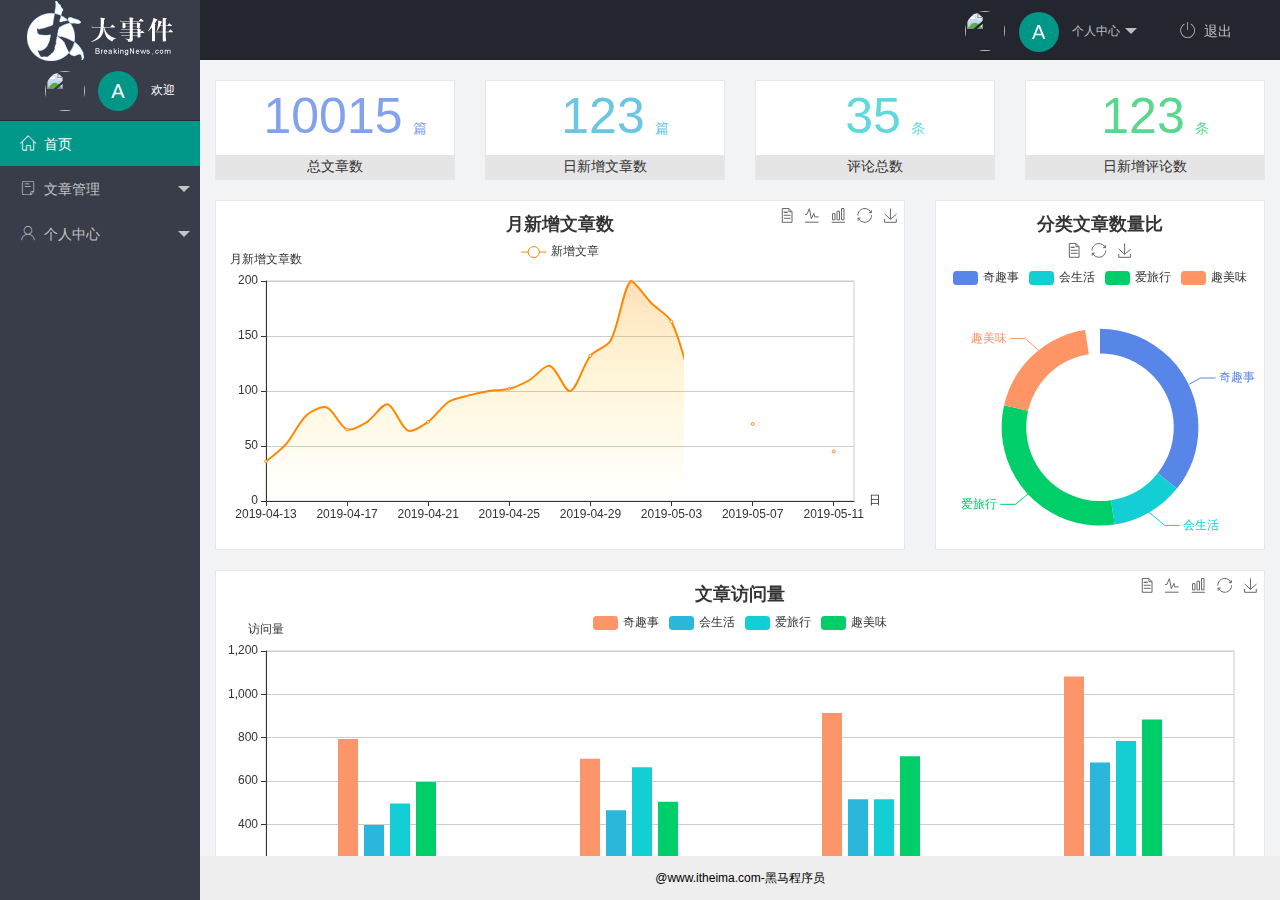
==== commit ff16639f: "完成个人中心功能的开发" ====
--- a/index.html
+++ b/index.html
@@ -27,9 +27,9 @@
               个人中心
             </a>
             <dl class="layui-nav-child">
-              <dd><a href="">基本资料</a></dd>
-              <dd><a href="">更换头像</a></dd>
-              <dd><a href="">重置密码</a></dd>
+              <dd><a href="/user/userinfo.html" target="fm">基本资料</a></dd>
+              <dd><a href="/user/user-avatar.html" target="fm">更换头像</a></dd>
+              <dd><a href="/user/userpwd.html" target="fm">重置密码</a></dd>
             </dl>
           </li>
           <li class="layui-nav-item" lay-header-event="menuRight" lay-unselect>
@@ -61,9 +61,9 @@
             <li class="layui-nav-item">
               <a href="javascript:;"><span class="iconfont icon-user"></span>个人中心</a>
               <dl class="layui-nav-child">
-                <dd><a href="javascript:;"><i class="layui-icon layui-icon-face-smile"></i>基本资料</a></dd>
-                <dd><a href="javascript:;"><i class="layui-icon layui-icon-face-smile"></i>更换头像</a></dd>
-                <dd><a href="javascript:;"><i class="layui-icon layui-icon-face-smile"></i>重置密码</a></dd>
+                <dd><a href="/user/userinfo.html" target="fm"><i class="layui-icon layui-icon-face-smile"></i>基本资料</a></dd>
+                <dd><a href="/user/user-avatar.html" target="fm"><i class="layui-icon layui-icon-face-smile"></i>更换头像</a></dd>
+                <dd><a href="/user/userpwd.html" target="fm"><i class="layui-icon layui-icon-face-smile"></i>重置密码</a></dd>
               </dl>
             </li>
           </ul>
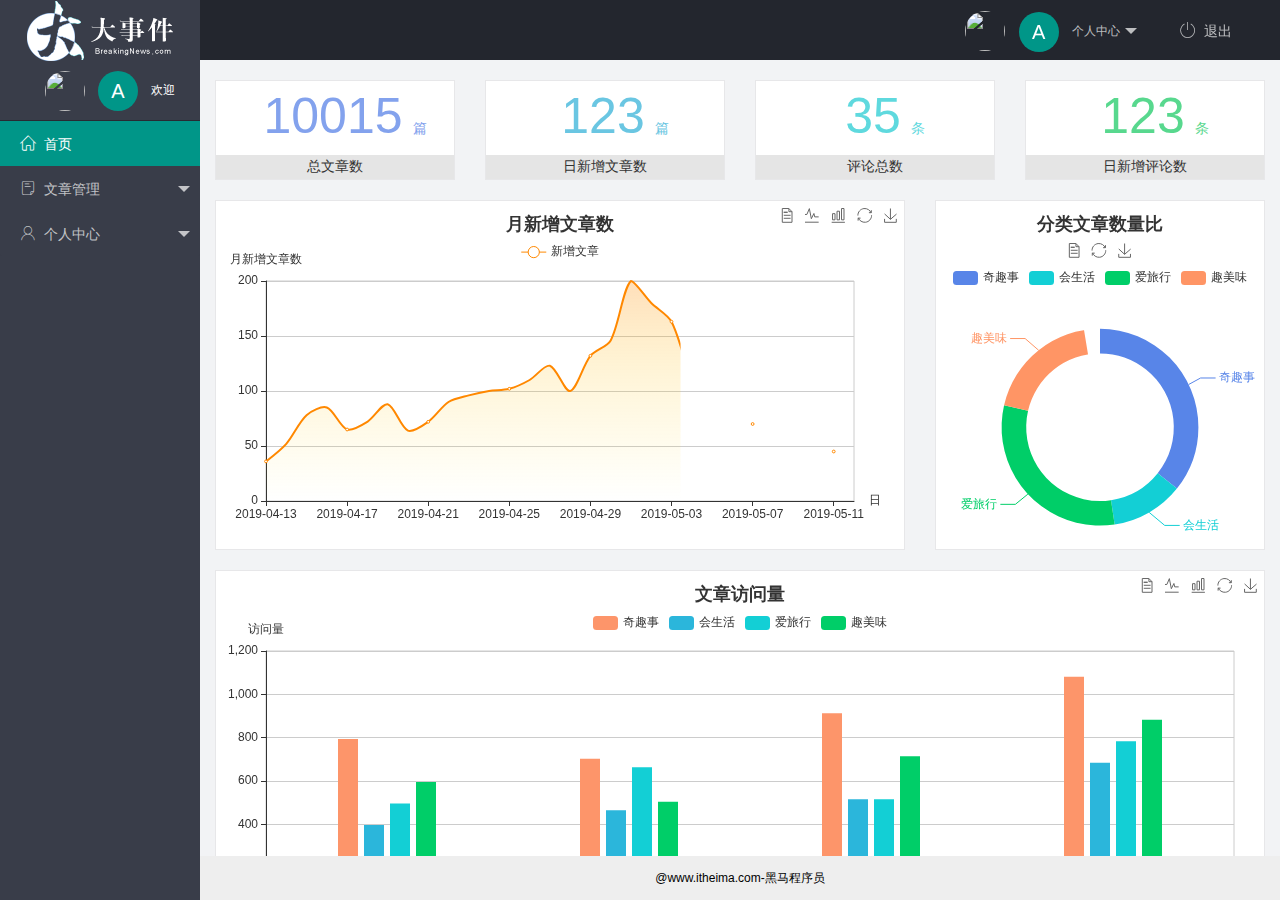
==== commit 09e70308: "完成文章管理相关功能的开发" ====
--- a/index.html
+++ b/index.html
@@ -53,9 +53,9 @@
             <li class="layui-nav-item">
               <a class="" href="javascript:;"><span class="iconfont icon-16"></span>文章管理</a>
               <dl class="layui-nav-child">
-                <dd><a href="javascript:;"><i class="layui-icon layui-icon-face-smile"></i>文章类别</a></dd>
-                <dd><a href="javascript:;"><i class="layui-icon layui-icon-face-smile"></i>文章列表</a></dd>
-                <dd><a href="javascript:;"><i class="layui-icon layui-icon-face-smile"></i>发布文章</a></dd>
+                <dd><a href="/article/art_cate.html" target="fm"><i class="layui-icon layui-icon-face-smile"></i>文章类别</a></dd>
+                <dd><a href="/article/art_list.html" target="fm"><i class="layui-icon layui-icon-face-smile"></i>文章列表</a></dd>
+                <dd><a href="/article/art_pub.html" target="fm"><i class="layui-icon layui-icon-face-smile"></i>发布文章</a></dd>
               </dl>
             </li>
             <li class="layui-nav-item">
